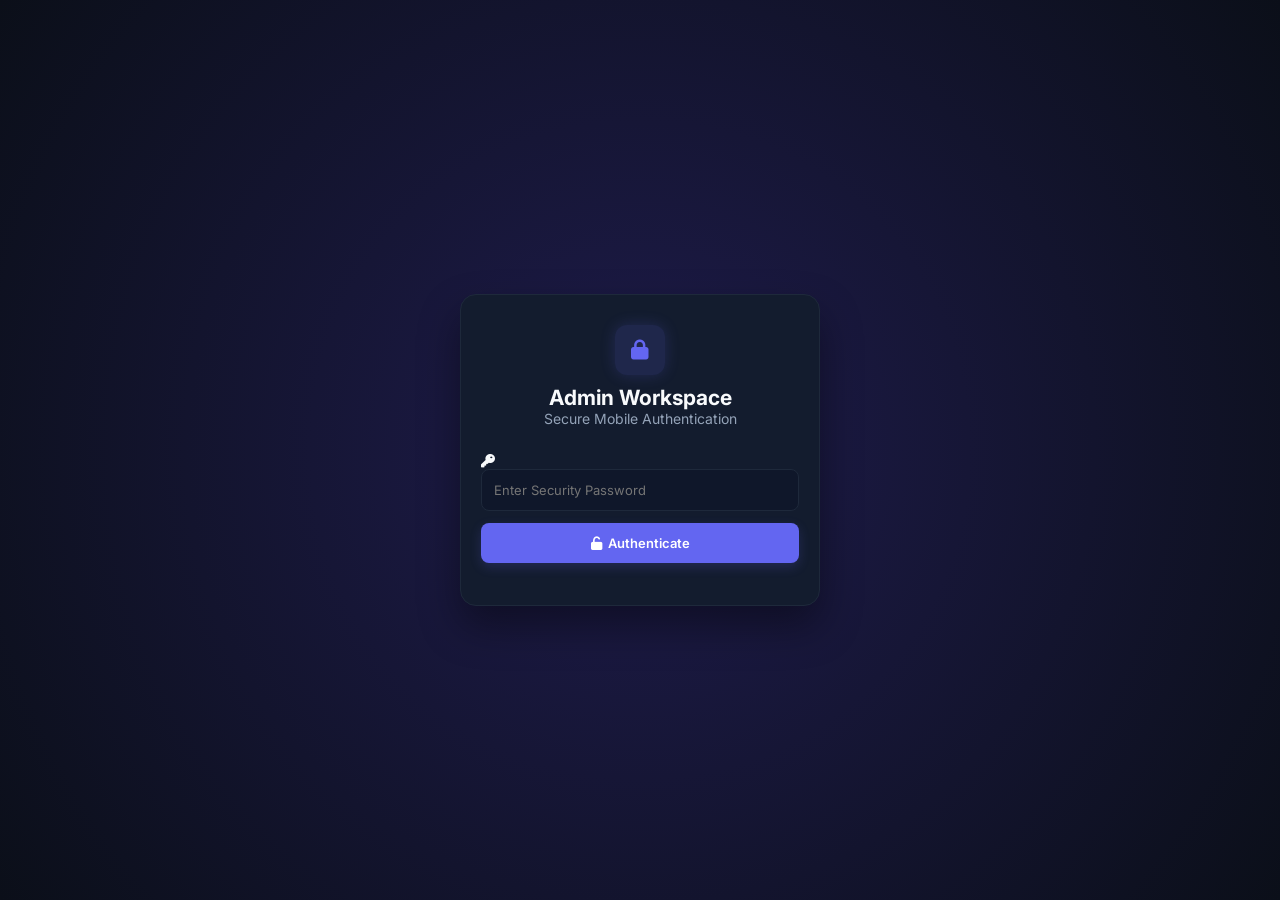
==== admin.html @ 0f20ac65 "Add files via upload" ====
<!DOCTYPE html>
<html lang="en">
<head>
    <meta charset="UTF-8">
    <meta name="viewport" content="width=device-width, initial-scale=1.0, maximum-scale=1.0, user-scalable=no">
    <title>Admin Workspace</title>
    <link href="https://fonts.googleapis.com/css2?family=Inter:wght=300;400;500;600;700&display=swap" rel="stylesheet">
    <link rel="stylesheet" href="https://cdnjs.cloudflare.com/ajax/libs/font-awesome/6.4.0/css/all.min.css">
    <link rel="stylesheet" href="style.css">
</head>
<body>

    <!-- 1. Admin Login -->
    <div class="container" id="login-section">
        <div class="portal-header">
            <div class="logo-icon"><i class="fa-solid fa-lock"></i></div>
            <h2>Admin Workspace</h2>
            <p style="color: var(--text-muted);">Secure Mobile Authentication</p>
        </div>
        <div class="input-group" style="margin-top: 20px;">
            <div class="input-wrapper">
                <i class="fa-solid fa-key input-icon"></i>
                <input type="password" id="adminPassword" placeholder="Enter Security Password">
            </div>
        </div>
        <button class="btn check-in" style="width: 100%; margin-bottom: 12px;" onclick="loginAdmin()">
            <i class="fa-solid fa-unlock"></i> Authenticate
        </button>
        <p id="login-error" class="error-text" style="text-align: center; margin-top: 10px; color: #ef4444;"></p>
    </div>

    <!-- 2. Main App Content Wrapper -->
    <div class="app-wrapper hidden" id="dashboard-section">
        <header class="app-top-bar">
            <div class="top-brand"><i class="fa-solid fa-graduation-cap"></i><h2>Workspace</h2></div>
            <div class="top-actions">
                <a href="index.html" class="top-icon-btn"><i class="fa-solid fa-arrow-left"></i></a>
                <button class="top-icon-btn logout" onclick="logoutAdmin()"><i class="fa-solid fa-power-off"></i></button>
            </div>
        </header>

        <main class="app-main-content">
            <!-- WORKSPACE: ATTENDANCE -->
            <div id="attendance-panel-section" class="workspace-pane">
                <div class="pane-header-title"><h3><i class="fa-solid fa-calendar-check"></i> Attendance Tracking</h3></div>
                <div class="stats-grid" style="grid-template-columns: repeat(2, 1fr);">
                    <div class="stat-card green-card"><div class="stat-info"><h3 id="total-checkins">0</h3><p>Check-Ins Today</p></div></div>
                    <div class="stat-card red-card"><div class="stat-info"><h3 id="total-checkouts">0</h3><p>Check-Outs Today</p></div></div>
                    <div class="stat-card" style="border-left: 4px solid var(--primary);"><div class="stat-info"><h3 id="total-occupied-seats">0</h3><p>Occupied Seats</p></div></div>
                    <div class="stat-card" style="border-left: 4px solid #f59e0b;"><div class="stat-info"><h3 id="total-defaulters" style="color: #f59e0b;">0</h3><p style="white-space: nowrap;">Fees Pending</p></div></div>
                </div>
                <div class="search-bar"><i class="fa-solid fa-magnifying-glass search-icon"></i><input type="text" id="searchHistory" placeholder="Search logs..." onkeyup="filterLogs()"></div>
                <div class="table-card"><div class="table-responsive"><table class="log-table"><thead><tr><th>Student ID & Name</th><th>Time Log</th><th>Status</th><th>Operation</th></tr></thead><tbody id="log-table-body"></tbody></table></div></div>
                <button class="btn check-out long-btn" onclick="clearLogs()"><i class="fa-solid fa-trash-can"></i> Wipeout Logs</button>
            </div>

            <!-- WORKSPACE: ADMISSIONS & FEES -->
            <div id="admission-panel-section" class="workspace-pane hidden">
                <div class="pane-header-title"><h3><i class="fa-solid fa-users-gear"></i> Admissions & Finances</h3></div>
                <div class="mobile-stack-layout">
                    <div class="app-card-form">
                        <h4><i class="fa-solid fa-user-plus"></i> New Enrollment</h4>
                        <div class="input-group"><input type="text" id="adm-name" placeholder="Student Name / Roll No."></div>
                        <div class="input-group"><input type="date" id="adm-date"></div>
                        <div class="input-group"><input type="tel" id="adm-phone" placeholder="Contact Mobile Number"></div>
                        <div class="input-group"><input type="text" id="adm-address" placeholder="Residential Address"></div>
                        <button class="btn check-in" style="width: 100%;" onclick="registerStudent()"><i class="fa-solid fa-save"></i> Save Profile</button>
                    </div>
                    <div class="app-card-list">
                        <div class="list-title-area"><h4><i class="fa-solid fa-database"></i> Registered Scholars</h4></div>
                        <div class="table-responsive"><table class="log-table"><thead><tr><th>Student</th><th>Adm Date</th><th>Contact</th><th>Fees</th><th>Action</th></tr></thead><tbody id="admission-table-body"></tbody></table></div>
                    </div>
                </div>
            </div>

            <!-- WORKSPACE: SEAT ALLOTMENT -->
            <div id="seats-panel-section" class="workspace-pane hidden">
                <div class="pane-header-title"><h3><i class="fa-solid fa-chair"></i> Seat Inventory</h3></div>
                <div class="mobile-stack-layout">
                    <div class="app-card-form">
                        <h4><i class="fa-solid fa-circle-plus"></i> Allocate Cubicle</h4>
                        <div class="input-group"><select id="seat-student-select" class="mobile-select"></select></div>
                        <div class="input-group"><input type="number" id="seat-number-input" placeholder="Enter Seat Number Only"></div>
                        <button class="btn check-in" style="width: 100%;" onclick="allocateSeat()"><i class="fa-solid fa-check"></i> Assign Desk</button>
                    </div>
                    <div class="app-card-list">
                        <h4><i class="fa-solid fa-border-all"></i> Seating Grid Log</h4>
                        <div class="table-responsive"><table class="log-table"><thead><tr><th>💺 ID</th><th>Occupant</th><th>Status</th><th>Operation</th></tr></thead><tbody id="seat-table-body"></tbody></table></div>
                    </div>
                </div>
            </div>
        </main>

        <div class="bottom-nav">
            <button id="tab-btn-attendance" class="nav-item active" onclick="switchTab('attendance')"><i class="fa-solid fa-clock-rotate-left"></i><span>Attendance</span></button>
            <button id="tab-btn-admission" class="nav-item" onclick="switchTab('admission')"><i class="fa-solid fa-user-group"></i><span>Admissions</span></button>
            <button id="tab-btn-seats" class="nav-item" onclick="switchTab('seats')"><i class="fa-solid fa-chair"></i><span>Seats</span></button>
            <button id="tab-btn-security" class="nav-item" onclick="openPasswordModal()"><i class="fa-solid fa-key"></i><span>Password</span></button>
        </div>
    </div>
    <!-- Modals -->
    <div id="historyModal" class="modal hidden">
        <div class="modal-content">
            <div class="modal-header"><h3>Attendance History</h3><span class="close-btn" onclick="closeHistoryModal()">&times;</span></div>
            <div class="modal-body"><h4 id="history-student-name" style="margin-bottom: 10px; color: var(--primary);"></h4><div class="table-responsive"><table class="log-table"><thead><tr><th>Date</th><th>Time</th><th>Activity</th></tr></thead><tbody id="history-table-body"></tbody></table></div></div>
        </div>
    </div>

    <div id="passwordModal" class="modal hidden">
        <div class="modal-content">
            <div class="modal-header"><h3>Reset Credentials</h3><span class="close-btn" onclick="closePasswordModal()">&times;</span></div>
            <div class="modal-body">
                <div class="input-group"><input type="password" id="current-password-input" placeholder="Current Password"></div>
                <div class="input-group"><input type="password" id="new-password-input" placeholder="New Password"></div>
                <div class="input-group"><input type="password" id="confirm-password-input" placeholder="Confirm New Password"></div>
                <button class="btn check-in" style="width: 100%;" onclick="updateAdminPassword()">Update Gateway</button>
            </div>
        </div>
    </div>

    <script>
        const DB_URL = "https://genius-library-bcc4a-default-rtdb.firebaseio.com/";

        async function fetchFromDB(node) {
            try { let response = await fetch(`${DB_URL}${node}.json`); return response.ok ? await response.json() : null; } 
            catch (e) { console.error(e); return null; }
        }
        async function saveToDB(node, data) {
            try { await fetch(`${DB_URL}${node}.json`, { method: 'PUT', headers: { 'Content-Type': 'application/json' }, body: JSON.stringify(data) }); } 
            catch (e) { console.error(e); }
        }

        async function loginAdmin() {
            const passwordInput = document.getElementById("adminPassword").value;
            const errorMsg = document.getElementById("login-error");
            if (passwordInput === "genius123") {
                errorMsg.innerText = "";
                document.getElementById("login-section").classList.add("hidden");
                document.getElementById("dashboard-section").classList.remove("hidden");
                loadDashboardData(); return;
            }
            let pwdNode = await fetchFromDB('adminConfig');
            let correctPassword = (pwdNode && pwdNode.password) ? pwdNode.password : "genius123";
            if (passwordInput === correctPassword) {
                errorMsg.innerText = "";
                document.getElementById("login-section").classList.add("hidden");
                document.getElementById("dashboard-section").classList.remove("hidden");
                loadDashboardData();
            } else { errorMsg.innerHTML = "❌ Invalid Security Credentials!"; }
        }

        function logoutAdmin() {
            document.getElementById("adminPassword").value = "";
            document.getElementById("dashboard-section").classList.add("hidden");
            document.getElementById("login-section").classList.remove("hidden");
        }
        async function loadDashboardData() { await autoCheckMonthlyDue(); await loadAttendanceLogs(); await loadAdmissionRecords(); await updateStudentDropdown(); await loadSeatAllocations(); calculateLiveAnalytics(); }

        function switchTab(tabName) {
            const tabs = ['attendance', 'admission', 'seats'];
            tabs.forEach(t => { document.getElementById(`${t}-panel-section`).classList.add("hidden"); document.getElementById(`tab-btn-${t}`).classList.remove("active"); });
            document.getElementById(`${tabName}-panel-section`).classList.remove("hidden"); document.getElementById(`tab-btn-${tabName}`).classList.add("active");
            if(tabName === 'attendance') loadAttendanceLogs();
            if(tabName === 'admission') { autoCheckMonthlyDue(); loadAdmissionRecords(); }
            if(tabName === 'seats') { updateStudentDropdown(); loadSeatAllocations(); }
            calculateLiveAnalytics();
        }

        async function calculateLiveAnalytics() {
            let seatData = await fetchFromDB("seatAllocations") || [];
            let admissionData = await fetchFromDB("admissionRecords") || [];
            if(!Array.isArray(seatData)) seatData = Object.values(seatData).filter(Boolean);
            if(!Array.isArray(admissionData)) admissionData = Object.values(admissionData).filter(Boolean);
            document.getElementById("total-occupied-seats").innerText = seatData.length;
            document.getElementById("total-defaulters").innerText = admissionData.filter(s => s.payment === "Due").length;
        }
        async function autoCheckMonthlyDue() {
            let data = await fetchFromDB("admissionRecords") || [];
            if(!Array.isArray(data)) data = Object.values(data).filter(Boolean);
            if (data.length === 0) return;
            let updated = false; const today = new Date();
            data.forEach(student => {
                if (student.date && student.payment === "Paid") {
                    const admDate = new Date(student.date);
                    const diffDays = Math.ceil(Math.abs(today - admDate) / (1000 * 60 * 60 * 24));
                    if (diffDays >= 30) { student.payment = "Due"; updated = true; }
                }
            });
            if (updated) { await saveToDB("admissionRecords", data); }
        }

        async function loadAttendanceLogs() {
            const tableBody = document.getElementById("log-table-body"); tableBody.innerHTML = "";
            let attendanceData = await fetchFromDB("attendanceLogs") || [];
            if(!Array.isArray(attendanceData)) attendanceData = Object.values(attendanceData).filter(Boolean);
            const today = new Date().toLocaleDateString('en-IN');
            let ins = 0, outs = 0;
            attendanceData.forEach(r => { if(r.date === today) { r.type === "Check-In" ? ins++ : outs++; } });
            document.getElementById("total-checkins").innerText = ins; document.getElementById("total-checkouts").innerText = outs;
            if (attendanceData.length === 0) { tableBody.innerHTML = `<tr><td colspan="4" style="text-align:center; color:var(--text-muted); padding:30px;">No logs found.</td></tr>`; return; }
            let grouped = {}; [...attendanceData].reverse().forEach(log => { if (!grouped[log.date]) grouped[log.date] = []; grouped[log.date].push(log); });
            Object.keys(grouped).forEach(date => {
                const dateHeader = document.createElement("tr");
                dateHeader.innerHTML = `<td colspan="4" style="background: rgba(79, 70, 229, 0.15); color: var(--primary); font-weight: 700; padding: 10px; text-align: left; border-left: 4px solid var(--primary);"><i class="fa-solid fa-calendar-day"></i> Attendance Date: ${date}</td>`;
                tableBody.appendChild(dateHeader);
                grouped[date].forEach(record => {
                    const row = document.createElement("tr");
                    row.innerHTML = `<td><strong>${record.id.toUpperCase()}</strong><br><small>${record.name}</small></td><td><span class="time-tag">${record.time}</span></td><td><span class="status-badge ${record.type==='Check-In'?'status-in':'status-out'}">${record.type}</span></td><td><button class="btn-history" onclick="showHistory('${record.id}')">History</button></td>`;
                    tableBody.appendChild(row);
                });
            });
        }

        async function showHistory(studentId) {
            const modal = document.getElementById("historyModal"); document.getElementById("history-student-name").innerText = `ID: ${studentId.toUpperCase()}`;
            const tbody = document.getElementById("history-table-body"); tbody.innerHTML = "";
            let data = await fetchFromDB("attendanceLogs") || [];
            if(!Array.isArray(data)) data = Object.values(data).filter(Boolean);
            let studentHistory = data.filter(r => r.id.toLowerCase() === studentId.toLowerCase()).reverse();
            if(studentHistory.length === 0) { tbody.innerHTML = "<tr><td colspan='3' style='text-align:center;'>No historical records.</td></tr>"; } 
            else { studentHistory.forEach(h => { tbody.innerHTML += `<tr><td>${h.date}</td><td><span class="time-tag">${h.time}</span></td><td><span class="status-badge ${h.type==='Check-In'?'status-in':'status-out'}">${h.type}</span></td></tr>`; }); }
            modal.classList.remove("hidden");
        }
        function closeHistoryModal() { document.getElementById("historyModal").classList.add("hidden"); }
        function openPasswordModal() { document.getElementById("passwordModal").classList.remove("hidden"); }
        function closePasswordModal() { document.getElementById("passwordModal").classList.add("hidden"); }

        async function updateAdminPassword() {
            const current = document.getElementById('current-password-input').value;
            const newPwd = document.getElementById('new-password-input').value; const confirmPwd = document.getElementById('confirm-password-input').value;
            let pwdNode = await fetchFromDB('adminConfig'); let correctPassword = (pwdNode && pwdNode.password) ? pwdNode.password : "genius123";
            if(current !== correctPassword || newPwd !== confirmPwd || newPwd.trim() === "") { alert("Validation Error!"); return; }
            await saveToDB('adminConfig', { password: newPwd }); alert("Password updated successfully!"); closePasswordModal(); logoutAdmin();
        }
        async function clearLogs() { if (confirm("Clear all attendance logs?")) { await saveToDB("attendanceLogs", {}); loadAttendanceLogs(); } }
        function filterLogs() {
            const searchInput = document.getElementById("searchHistory").value.toLowerCase();
            const rows = document.getElementById("log-table-body").getElementsByTagName("tr");
            for (let i = 0; i < rows.length; i++) { if(rows[i].cells.length < 4 || rows[i].cells[0].colSpan > 1) continue; rows[i].style.display = rows[i].cells[0].innerText.toLowerCase().includes(searchInput) ? "" : "none"; }
        }

        async function registerStudent() {
            const name = document.getElementById("adm-name").value.trim(), date = document.getElementById("adm-date").value, phone = document.getElementById("adm-phone").value.trim(), address = document.getElementById("adm-address").value.trim();
            if (!name || !date || !phone || !address) { alert("All fields are required!"); return; }
            let admissionData = await fetchFromDB("admissionRecords") || [];
            if(!Array.isArray(admissionData)) admissionData = Object.values(admissionData).filter(Boolean);
            const uniqueId = "GL-" + (1001 + admissionData.length);
            admissionData.push({ id: uniqueId, name, date, phone, address, payment: "Paid" });
            await saveToDB("admissionRecords", admissionData); alert(`🎉 Unique ID Generated: ${uniqueId}`);
            document.getElementById("adm-name").value = ""; loadAdmissionRecords();
        }

        async function loadAdmissionRecords() {
            const tbody = document.getElementById("admission-table-body"); tbody.innerHTML = "";
            let data = await fetchFromDB("admissionRecords") || []; if(!Array.isArray(data)) data = Object.values(data).filter(Boolean);
            data.map((s, idx) => { return { ...s, idx }; }).reverse().forEach(s => {
                const txt = s.payment === 'Paid' ? '<i class="fa-solid fa-xmark"></i> Mark Due' : '<i class="fa-solid fa-check"></i> Mark Paid';
                const style = s.payment === 'Paid' ? 'background:#f97316; color:white; border:none;' : 'background:#22c55e; color:white; border:none;';
                tbody.innerHTML += `<tr>
                    <td><strong>${s.id}</strong><br>${s.name}</td><td>${s.date}</td>
                    <td><i class="fa-solid fa-phone" style="color:var(--primary); font-size:11px;"></i> ${s.phone}<br><i class="fa-solid fa-house" style="color:#6b7280; font-size:11px;"></i> <small>${s.address}</small></td>
                    <td><span class="status-badge ${s.payment==='Paid'?'status-in':'status-out'}">${s.payment}</span></td>
                    <td><button class="btn-history" style="padding:5px 10px; font-size:11px; border-radius:6px; font-weight:600; ${style}" onclick="togglePaymentStatus(${s.idx}, '${s.payment==='Paid'?'Due':'Paid'}')">${txt}</button>
                    <button class="btn-history" style="background:#ef4444; color:white; border:none; padding:5px 10px; font-size:11px; border-radius:6px; margin-top:5px;" onclick="removeAdmission(${s.idx})">Delete</button></td>
                </tr>`;
            });
        }
        async function togglePaymentStatus(index, status) { let data = await fetchFromDB("admissionRecords") || []; if(data[index]) { data[index].payment = status; await saveToDB("admissionRecords", data); loadAdmissionRecords(); calculateLiveAnalytics(); } }
        async function removeAdmission(index) { if(confirm("Delete student admission?")) { let data = await fetchFromDB("admissionRecords") || []; if(data[index]) { data.splice(index, 1); await saveToDB("admissionRecords", data); loadAdmissionRecords(); calculateLiveAnalytics(); } } }

        async function updateStudentDropdown() {
            const select = document.getElementById("seat-student-select"); select.innerHTML = '<option value="">-- Choose Student ID --</option>';
            let data = await fetchFromDB("admissionRecords") || []; if(!Array.isArray(data)) data = Object.values(data).filter(Boolean);
            data.forEach(s => { select.innerHTML += `<option value="${s.id}">${s.id} - ${s.name}</option>`; });
        }
        async function allocateSeat() {
            const studentId = document.getElementById("seat-student-select").value, seat = document.getElementById("seat-number-input").value.trim();
            if(!studentId || !seat) return;
            let seatData = await fetchFromDB("seatAllocations") || [], admData = await fetchFromDB("admissionRecords") || [];
            let obj = Object.values(admData).find(s => s.id === studentId);
            seatData.push({ studentId, studentName: obj.name, seat }); await saveToDB("seatAllocations", seatData);
            document.getElementById("seat-number-input").value = ""; loadSeatAllocations(); calculateLiveAnalytics();
        }
        
        async function loadSeatAllocations() {
            const tbody = document.getElementById("seat-table-body"); tbody.innerHTML = ""; 
            let data = await fetchFromDB("seatAllocations") || []; if(!Array.isArray(data)) data = Object.values(data).filter(Boolean);
            const premiumColors = ["#ec4899", "#3b82f6", "#10b981", "#8b5cf6", "#f59e0b", "#06b6d4", "#f43f5e"];
            data.forEach((item, idx) => {
                const bg = premiumColors[idx % premiumColors.length];
                tbody.innerHTML += `<tr>
                    <td><span style="background:${bg}; color:white; padding:5px 14px; font-weight:700; border-radius:50px; font-size:13px; display:inline-block; min-width:55px; text-align:center;"><i class="fa-solid fa-chair" style="margin-right:3px;"></i> ${item.seat}</span></td>
                    <td><strong>${item.studentId}</strong><br>${item.studentName}</td><td><span class="status-badge status-in">Allocated</span></td>
                    <td><button class="btn-history" style="color:var(--danger);" onclick="vacateSeat(${idx})">Vacate</button></td>
                </tr>`;
            });
        }
        async function vacateSeat(index) { if(confirm("Vacate this seat?")) { let data = await fetchFromDB("seatAllocations") || []; data.splice(index, 1); await saveToDB("seatAllocations", data); loadSeatAllocations(); calculateLiveAnalytics(); } }
    </script>
</body>
</html>
---- style.css ----
:root {
    --bg-system: #0b0f19;      /* गहरा प्रीमियम बैकग्राउंड (Obsidian) */
    --surface: #131c2e;        /* कार्ड्स और टेबल्स का बैकग्राउंड */
    --primary: #6366f1;        /* इंडिगो नियॉन ग्लो */
    --primary-light: rgba(99, 102, 241, 0.15);
    --success: #10b981;        /* वाइब्रेंट ग्रीन */
    --danger: #ef4444;         /* वाइब्रेंट रेड */
    --text-main: #f8fafc;      /* चमकदार सफ़ेद टेक्स्ट */
    --text-muted: #94a3b8;     /* सॉफ्ट ग्रे टेक्स्ट */
    --border-color: #1e293b;   /* प्रीमियम बॉर्डर लाइन */
}

* {
    margin: 0;
    padding: 0;
    box-sizing: border-box;
    font-family: 'Inter', sans-serif;
    -webkit-tap-highlight-color: transparent;
}

body {
    background-color: var(--bg-system);
    color: var(--text-main);
    min-height: 100vh;
    font-size: 14px;
}

/* लॉगिन स्क्रीन सेंट्रलाइजेशन */
body:has(#login-section:not(.hidden)) {
    display: flex;
    justify-content: center;
    align-items: center;
    padding: 20px;
    background: radial-gradient(circle at center, #1e1b4b 0%, #0b0f19 100%);
}

.container {
    background: var(--surface);
    padding: 30px 20px;
    border-radius: 16px;
    box-shadow: 0 20px 40px rgba(0, 0, 0, 0.4);
    width: 100%;
    max-width: 360px;
    border: 1px solid var(--border-color);
}

.portal-header { text-align: center; margin-bottom: 25px; }
.logo-icon { width: 50px; height: 50px; background: var(--primary-light); color: var(--primary); border-radius: 12px; display: flex; justify-content: center; align-items: center; font-size: 20px; margin: 0 auto 10px; box-shadow: 0 0 15px rgba(99, 102, 241, 0.2); }

/* === TOP BAR === */
.app-top-bar {
    position: fixed;
    top: 0; left: 0; width: 100%; height: 60px;
    background: var(--surface);
    border-bottom: 1px solid var(--border-color);
    display: flex; justify-content: space-between; align-items: center;
    padding: 0 20px; z-index: 100;
}
.top-brand { display: flex; align-items: center; gap: 8px; color: var(--primary); }
.top-brand i { font-size: 20px; filter: drop-shadow(0 0 8px var(--primary)); }
.top-brand h2 { font-size: 16px; font-weight: 700; color: var(--text-main); }
.top-actions { display: flex; gap: 12px; }
.top-icon-btn { width: 36px; height: 36px; border-radius: 50%; border: 1px solid var(--border-color); background: #1e293b; color: var(--text-muted); display: flex; justify-content: center; align-items: center; text-decoration: none; cursor: pointer; transition: 0.2s; }
.top-icon-btn:hover { color: var(--text-main); border-color: var(--primary); }
.top-icon-btn.logout { color: var(--danger); background: rgba(239, 68, 68, 0.1); border-color: rgba(239, 68, 68, 0.2); }
.top-icon-btn.logout:hover { background: rgba(239, 68, 68, 0.2); }

/* === APP BODY CONTAINER === */
.app-wrapper { width: 100%; min-height: 100vh; display: flex; flex-direction: column; }
.app-main-content { margin-top: 60px; margin-bottom: 75px; padding: 15px; flex-grow: 1; width: 100%; }
.workspace-pane { animation: fadeIn 0.2s ease; }
.pane-header-title { margin-bottom: 15px; border-left: 3px solid var(--primary); padding-left: 10px; }
.pane-header-title h3 { font-size: 16px; font-weight: 700; color: var(--text-main); }

/* === PREMIUM BOTTOM NAVIGATION DOCK === */
.bottom-nav {
    position: fixed; bottom: 0; left: 0; width: 100%; height: 65px;
    background: #0f172a;
    border-top: 1px solid var(--border-color);
    display: flex; justify-content: space-around; align-items: center;
    z-index: 100;
}
.nav-item {
    background: none; border: none;
    display: flex; flex-direction: column; align-items: center; justify-content: center;
    gap: 4px; color: #64748b; cursor: pointer; width: 20%; height: 100%; transition: 0.2s;
}
.nav-item i { font-size: 18px; }
.nav-item span { font-size: 10px; font-weight: 600; }
.nav-item.active { color: var(--primary); text-shadow: 0 0 10px rgba(99, 102, 241, 0.4); }

/* === SMART CARDS & GRIDS === */
.stats-grid { display: grid; grid-template-columns: 1fr 1fr; gap: 12px; margin-bottom: 15px; }
.stat-card { padding: 15px; border-radius: 12px; border: 1px solid transparent; background: var(--surface); border: 1px solid var(--border-color); }
.green-card { border-left: 4px solid var(--success); }
.green-card h3 { color: var(--success); }
.red-card { border-left: 4px solid var(--danger); }
.red-card h3 { color: var(--danger); }
.stat-info h3 { font-size: 24px; font-weight: 700; }
.stat-info p { font-size: 11px; font-weight: 500; color: var(--text-muted); }

.search-bar { position: relative; margin-bottom: 15px; }
.search-icon { position: absolute; left: 12px; top: 50%; transform: translateY(-50%); color: var(--text-muted); }
.search-bar input { width: 100%; padding: 12px 12px 12px 35px; border: 1px solid var(--border-color); border-radius: 8px; outline: none; font-size: 13px; background: var(--surface); color: var(--text-main); }
.search-bar input:focus { border-color: var(--primary); }

.mobile-stack-layout { display: flex; flex-direction: column; gap: 15px; }
.app-card-form, .app-card-list, .table-card { background: var(--surface); padding: 15px; border-radius: 12px; border: 1px solid var(--border-color); }
.app-card-form h4, .app-card-list h4 { font-size: 13px; font-weight: 700; margin-bottom: 15px; color: var(--text-main); text-transform: uppercase; letter-spacing: 0.3px; }

.list-title-area { display: flex; justify-content: space-between; align-items: center; margin-bottom: 10px; }
.list-title-area h4 { margin-bottom: 0; }

/* === INPUTS & FORMS === */
.input-group { margin-bottom: 12px; }
.input-group label { display: block; font-size: 10px; font-weight: 600; color: var(--text-muted); margin-bottom: 4px; text-transform: uppercase; }
.input-group input, .mobile-select { width: 100%; padding: 12px; border: 1px solid var(--border-color); border-radius: 8px; font-size: 13px; outline: none; background: #0f172a; color: var(--text-main); }
.input-group input:focus, .mobile-select:focus { border-color: var(--primary); background: #131c2e; }

.btn { padding: 12px; border: none; border-radius: 8px; font-size: 13px; font-weight: 600; color: white; cursor: pointer; display: flex; justify-content: center; align-items: center; gap: 6px; transition: 0.2s; }
.btn:active { transform: scale(0.97); }
.check-in { background-color: var(--primary); box-shadow: 0 4px 12px rgba(99, 102, 241, 0.2); }
.check-out { background: rgba(239, 68, 68, 0.2); color: #f87171; border: 1px solid rgba(239, 68, 68, 0.3); }
.check-out:hover { background: var(--danger); color: white; }
.btn-secondary { background-color: var(--success); }
.long-btn { width: 100%; margin-top: 15px; }
.compact-btn { padding: 6px 12px; font-size: 11px; }

/* === TABLES RESPONSIVE TOUCH === */
.table-responsive { overflow-x: auto; width: 100%; -webkit-overflow-scrolling: touch; }
.log-table { width: 100%; border-collapse: collapse; font-size: 12px; text-align: left; white-space: nowrap; }
.log-table th { background: #0f172a; padding: 12px; font-weight: 600; color: var(--text-muted); border-bottom: 1px solid var(--border-color); }
.log-table td { padding: 12px; border-bottom: 1px solid var(--border-color); vertical-align: middle; color: var(--text-main); }

.student-avatar { width: 22px; height: 22px; background: var(--primary-light); color: var(--primary); border-radius: 50%; display: inline-flex; justify-content: center; align-items: center; font-size: 10px; font-weight: 700; margin-right: 4px; }
.time-tag { background: #1e293b; padding: 3px 6px; border-radius: 4px; font-size: 11px; font-weight: 500; border: 1px solid var(--border-color); color: #cbd5e1; }
.status-badge { padding: 3px 8px; border-radius: 4px; font-size: 10px; font-weight: 700; display: inline-flex; align-items: center; gap: 3px; }
.status-in { background: rgba(16, 185, 129, 0.15); color: #34d399; border: 1px solid rgba(16, 185, 129, 0.2); }
.status-out { background: rgba(239, 68, 68, 0.15); color: #f87171; border: 1px solid rgba(239, 68, 68, 0.2); }
.btn-history { background: #1e293b; color: var(--primary); border: 1px solid var(--border-color); padding: 4px 8px; border-radius: 4px; font-size: 11px; cursor: pointer; font-weight: 500; transition: 0.2s; }
.btn-history:hover { background: var(--primary); color: white; }

.hidden { display: none !important; }

/* === MODALS POPUPS === */
.modal { position: fixed; top: 0; left: 0; width: 100%; height: 100%; background: rgba(0, 0, 0, 0.6); backdrop-filter: blur(4px); display: flex; justify-content: center; align-items: center; z-index: 1000; padding: 15px; }
.modal-content { background: var(--surface); padding: 20px; border-radius: 14px; width: 100%; max-width: 400px; border: 1px solid var(--border-color); box-shadow: 0 25px 50px -12px rgba(0, 0, 0, 0.5); }
.modal-header { display: flex; justify-content: space-between; align-items: center; border-bottom: 1px solid var(--border-color); padding-bottom: 10px; margin-bottom: 12px; }
.close-btn { font-size: 24px; font-weight: bold; color: var(--text-muted); cursor: pointer; }
.close-btn:hover { color: var(--danger); }

@keyframes fadeIn { from { opacity: 0; transform: translateY(3px); } to { opacity: 1; transform: translateY(0); } }

/* ==========================================================================
   === TABLET & DESKTOP SCREEN ADAPTATION ===
   ========================================================================== */
@media (min-width: 768px) {
    .app-main-content { max-width: 900px; margin-left: auto; margin-right: auto; padding: 30px; }
    .mobile-stack-layout { grid-template-columns: 320px 1fr; display: grid; gap: 20px; }
    .bottom-nav { width: 450px; left: 50%; transform: translateX(-50%); bottom: 20px; border-radius: 30px; border: 1px solid var(--border-color); box-shadow: 0 15px 35px rgba(0,0,0,0.3); background: #0f172a; }
    .stats-grid { grid-template-columns: 1fr 1fr; }
}
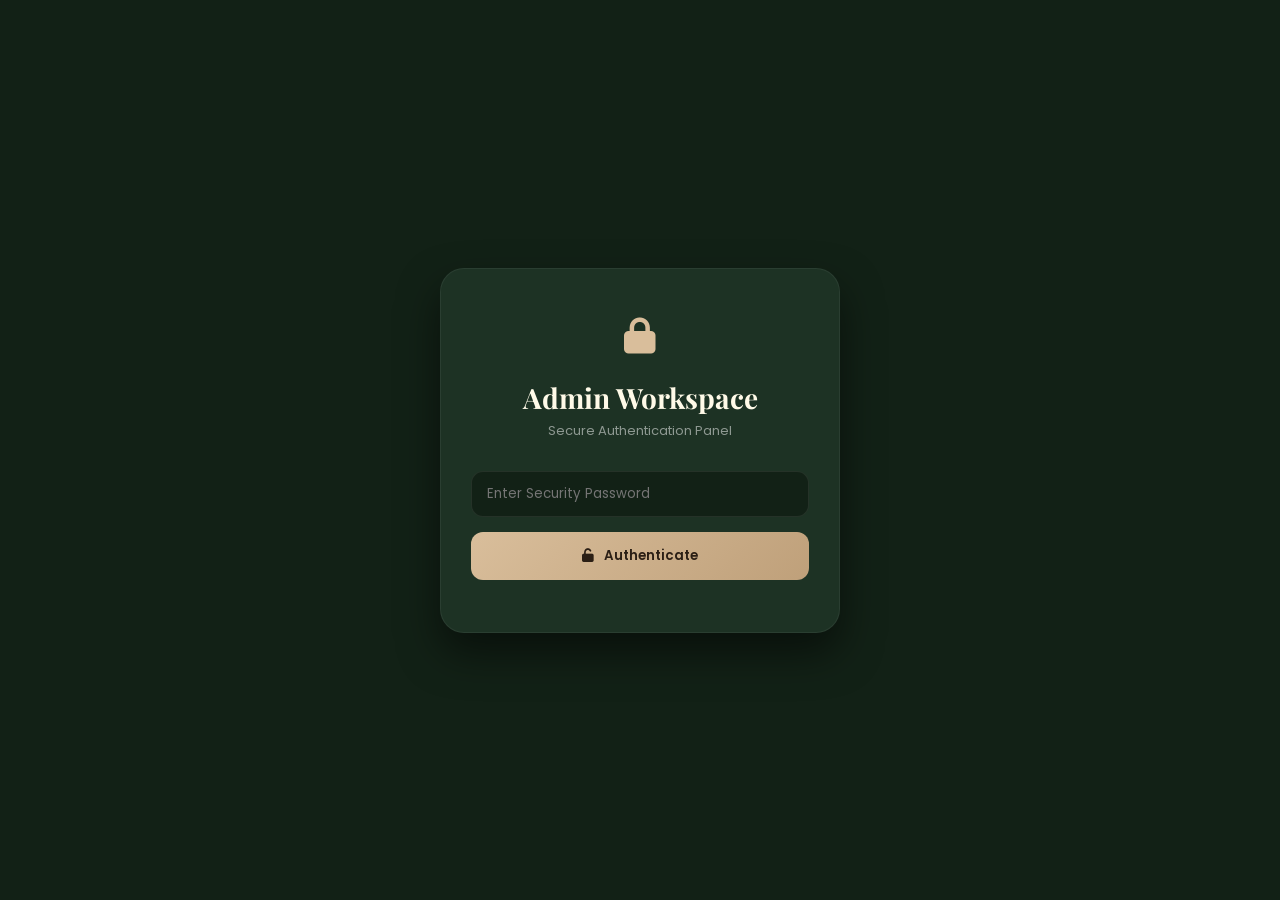
==== commit 6a28f05d: "Add files via upload" ====
--- a/admin.html
+++ b/admin.html
@@ -3,90 +3,170 @@
 <head>
     <meta charset="UTF-8">
     <meta name="viewport" content="width=device-width, initial-scale=1.0, maximum-scale=1.0, user-scalable=no">
-    <title>Admin Workspace</title>
-    <link href="https://fonts.googleapis.com/css2?family=Inter:wght=300;400;500;600;700&display=swap" rel="stylesheet">
-    <link rel="stylesheet" href="https://cdnjs.cloudflare.com/ajax/libs/font-awesome/6.4.0/css/all.min.css">
-    <link rel="stylesheet" href="style.css">
+    <title>Admin Workspace | Genius Library</title>
+    <link href="https://fonts.googleapis.com/css2?family=Playfair+Display:wght@600;700&family=Poppins:wght@300;400;500;600;700&display=swap" rel="stylesheet">
+    <link rel="stylesheet" href="https://cdnjs.cloudflare.com/ajax/libs/font-awesome/6.4.2/css/all.min.css">
+    <style>
+        ::-webkit-scrollbar { width: 6px; }
+        ::-webkit-scrollbar-track { background: #122116; }
+        ::-webkit-scrollbar-thumb { background: #8c674b; border-radius: 10px; }
+        :root {
+            --dark-forest: #122116; --mid-green: #1d3224; --banner-dark: #192a1f;
+            --sage-green: #8ba882; --deep-brown: #36221c; --terracotta: #8c674b;
+            --cream-beige: #e5dec9; --text-glow: #fffae8; --gold-accent: #d9be9b;
+            --danger-red: #ef4444; --neon-green: #2ecc71;
+        }
+        * { margin: 0; padding: 0; box-sizing: border-box; font-family: 'Poppins', sans-serif; transition: all 0.25s ease; }
+        body { background-color: var(--dark-forest); color: #ffffff; min-height: 100vh; overflow-x: hidden; }
+        .hidden { display: none !important; }
+        .auth-container { display: flex; justify-content: center; align-items: center; min-height: 100vh; width: 100%; padding: 20px; }
+        .container { background: var(--mid-green); padding: 40px 30px; border-radius: 24px; width: 100%; max-width: 400px; box-shadow: 0 20px 40px rgba(0,0,0,0.5); border: 1px solid rgba(255,255,255,0.06); text-align: center; }
+        .portal-header h2 { font-family: 'Playfair Display', serif; font-size: 28px; color: var(--text-glow); margin: 15px 0 5px; }
+        .logo-icon { font-size: 36px; color: var(--gold-accent); }
+        .app-wrapper { width: 100%; min-height: 100vh; background-color: var(--dark-forest); display: flex; flex-direction: column; }
+        .app-top-bar { background-color: var(--banner-dark); padding: 20px 6%; display: flex; justify-content: space-between; align-items: center; border-bottom: 1px solid rgba(255,255,255,0.05); }
+        .top-brand h2 { font-family: 'Playfair Display', serif; font-size: 22px; color: var(--text-glow); }
+        .top-actions { display: flex; align-items: center; gap: 20px; }
+        .noti-container { position: relative; }
+        .noti-bell-box { cursor: pointer; font-size: 18px; color: var(--gold-accent); position: relative; padding: 5px; }
+        .noti-badge { position: absolute; top: -5px; right: -5px; background: var(--danger-red); color: white; font-size: 10px; font-weight: 700; width: 16px; height: 16px; border-radius: 50%; display: flex; align-items: center; justify-content: center; }
+        .noti-dropdown { position: absolute; top: 50px; right: -20px; width: 280px; background: var(--mid-green); border: 1px solid rgba(255,255,255,0.08); border-radius: 12px; box-shadow: 0 10px 25px rgba(0,0,0,0.5); z-index: 100; overflow-y: auto; max-height: 320px; display: none; }
+        .noti-dropdown.show { display: block; }
+        .noti-drop-header { background: var(--banner-dark); padding: 12px; font-size: 12px; font-weight: 600; color: var(--gold-accent); }
+        .noti-item { padding: 12px; border-bottom: 1px solid rgba(255,255,255,0.03); font-size: 12px; text-align: left; }
+        .noti-btn-row { display: flex; gap: 8px; margin-top: 8px; }
+        .top-icon-btn { background: rgba(255,255,255,0.04); border: 1px solid rgba(255,255,255,0.08); color: var(--text-glow); width: 40px; height: 40px; border-radius: 50%; display: flex; align-items: center; justify-content: center; text-decoration: none; cursor: pointer; }
+        .top-icon-btn:hover { background: var(--gold-accent); color: var(--dark-forest); }
+        .app-main-content { flex: 1; padding: 40px 6%; max-width: 1200px; width: 100%; margin: 0 auto; padding-bottom: 100px; }
+        .pane-header-title h3 { font-size: 20px; font-weight: 600; margin-bottom: 25px; color: var(--text-glow); border-left: 4px solid var(--gold-accent); padding-left: 12px; }
+        .stats-grid { display: grid; grid-template-columns: repeat(4, 1fr); gap: 20px; margin-bottom: 30px; }
+        .stat-card { background: var(--mid-green); padding: 22px; border-radius: 16px; border: 1px solid rgba(255,255,255,0.04); }
+        .stat-card h3 { font-family: 'Playfair Display', serif; font-size: 32px; color: var(--text-glow); }
+        .stat-card p { font-size: 12px; color: rgba(255,255,255,0.6); text-transform: uppercase; }
+        .stat-card.green-card { border-left: 4px solid var(--sage-green); }
+        .stat-card.red-card { border-left: 4px solid var(--terracotta); }
+        .search-bar { position: relative; margin-bottom: 20px; display: flex; align-items: center; }
+        .search-icon { position: absolute; left: 15px; color: rgba(255,255,255,0.4); }
+        .search-bar input { background: var(--banner-dark); padding-left: 45px; }
+        .mobile-stack-layout { display: grid; grid-template-columns: 1fr 2fr; gap: 30px; }
+        .app-card-form { background: var(--mid-green); padding: 25px; border-radius: 20px; border: 1px solid rgba(255,255,255,0.05); }
+        .table-card { background: var(--mid-green); border-radius: 20px; overflow: hidden; border: 1px solid rgba(255,255,255,0.05); margin-bottom: 25px; }
+        .table-responsive { width: 100%; overflow-x: auto; }
+        table { width: 100%; border-collapse: collapse; text-align: left; font-size: 13px; }
+        th { background-color: var(--banner-dark); color: var(--gold-accent); padding: 15px; font-size: 11px; text-transform: uppercase; }
+        td { padding: 15px; border-bottom: 1px solid rgba(255,255,255,0.04); color: rgba(255,255,255,0.85); vertical-align: middle; }
+        .input-group { margin-bottom: 15px; }
+        .input-group label { display: block; font-size: 11px; color: var(--gold-accent); margin-bottom: 5px; text-transform: uppercase; }
+        input, select { width: 100%; padding: 12px 15px; background: var(--dark-forest); border: 1px solid rgba(255,255,255,0.08); border-radius: 12px; color: #ffffff; outline: none; }
+        input:focus, select:focus { border-color: var(--gold-accent); }
+        .btn { background: linear-gradient(135deg, #d9be9b, #bfa07a); color: #2b1f15; border: none; padding: 14px; font-weight: 600; border-radius: 12px; cursor: pointer; display: flex; align-items: center; justify-content: center; gap: 10px; width: 100%; }
+        .btn.check-out { background: transparent; border: 1px solid var(--danger-red); color: var(--danger-red); margin-top: 15px; }
+        .btn-history { background: rgba(255,255,255,0.04); border: 1px solid rgba(255,255,255,0.1); color: var(--text-glow); padding: 6px 12px; border-radius: 8px; cursor: pointer; font-size: 12px; }
+        .approve-btn { background: var(--neon-green); color: var(--dark-forest); border: none; padding: 4px 10px; border-radius: 6px; font-weight: 600; cursor: pointer; }
+        .reject-btn { background: rgba(239, 68, 68, 0.2); color: var(--danger-red); border: 1px solid rgba(239, 68, 68, 0.3); padding: 4px 10px; border-radius: 6px; cursor: pointer; }
+        .bottom-nav { position: fixed; bottom: 0; left: 0; width: 100%; background: var(--banner-dark); display: flex; justify-content: space-around; padding: 12px 0; border-top: 1px solid rgba(255,255,255,0.06); z-index: 99; }
+        .nav-item { background: none; border: none; color: rgba(255,255,255,0.4); display: flex; flex-direction: column; align-items: center; gap: 4px; cursor: pointer; font-size: 11px; width: 20%; }
+        .nav-item.active { color: var(--gold-accent); }
+        .modal { position: fixed; top: 0; left: 0; width: 100%; height: 100%; background: rgba(18,33,22,0.8); backdrop-filter: blur(8px); display: flex; align-items: center; justify-content: center; z-index: 1000; padding: 20px; }
+        .modal-content { background: var(--mid-green); width: 90%; max-width: 550px; border-radius: 24px; padding: 25px; box-shadow: 0 20px 40px rgba(0,0,0,0.5); border: 1px solid rgba(255,255,255,0.08); }
+        .modal-header { display: flex; justify-content: space-between; align-items: center; margin-bottom: 20px; }
+        .close-btn { font-size: 24px; color: rgba(255,255,255,0.4); cursor: pointer; }
+
+        /* ⏱️ ELEGANT FLAT ROW TIMING BOXES */
+        .time-container-row { display: flex; align-items: center; gap: 8px; background: rgba(0, 0, 0, 0.2); padding: 6px 14px; border-radius: 12px; border: 1px solid rgba(217, 190, 155, 0.08); font-size: 12px; width: max-content; font-weight: 500; }
+        .time-pill { padding: 2px 8px; border-radius: 6px; font-size: 11px; font-weight: 600; text-transform: uppercase; }
+        .pill-in { background: rgba(46, 204, 113, 0.15); color: #2ecc71; border: 1px solid rgba(46, 204, 113, 0.2); }
+        .pill-out { background: rgba(239, 68, 68, 0.15); color: #ef4444; border: 1px solid rgba(239, 68, 68, 0.2); }
+        
+        /* 💺 PREMIUM LEATHER-GOLD EMBOSSED CARDS FOR SEATS & ADMISSIONS */
+        .premium-seat-badge { background: linear-gradient(135deg, rgba(140, 103, 75, 0.25) 0%, rgba(54, 34, 28, 0.4) 100%); color: var(--gold-accent); padding: 8px 16px; border-radius: 12px; font-weight: 700; font-size: 13px; letter-spacing: 0.5px; border: 1px solid var(--terracotta); box-shadow: inset 0 0 8px rgba(217, 190, 155, 0.1), 0 4px 10px rgba(0,0,0,0.3); display: inline-flex; align-items: center; gap: 8px; min-width: 110px; }
+        .premium-seat-badge i { font-size: 12px; color: var(--text-glow); }
+        
+        .premium-student-box { background: linear-gradient(135deg, rgba(29, 50, 36, 0.6) 0%, rgba(18, 33, 22, 0.8) 100%); border: 1px solid rgba(217, 190, 155, 0.2); padding: 10px 16px; border-radius: 14px; box-shadow: 0 4px 12px rgba(0,0,0,0.2); display: inline-block; min-width: 160px; }
+
+        @media (max-width: 992px) { .stats-grid { grid-template-columns: repeat(2, 1fr) !important; } .mobile-stack-layout { grid-template-columns: 1fr; gap: 25px; } }
+    </style>
 </head>
 <body>
-
-    <!-- 1. Admin Login -->
-    <div class="container" id="login-section">
-        <div class="portal-header">
-            <div class="logo-icon"><i class="fa-solid fa-lock"></i></div>
-            <h2>Admin Workspace</h2>
-            <p style="color: var(--text-muted);">Secure Mobile Authentication</p>
-        </div>
-        <div class="input-group" style="margin-top: 20px;">
-            <div class="input-wrapper">
-                <i class="fa-solid fa-key input-icon"></i>
+    <!-- SECURITY LOCK GATE VIEW -->
+    <div class="auth-container" id="login-section">
+        <div class="container">
+            <div class="portal-header">
+                <div class="logo-icon"><i class="fa-solid fa-lock"></i></div>
+                <h2>Admin Workspace</h2>
+                <p style="color: rgba(255,255,255,0.5); font-size: 13px; margin-top:5px;">Secure Authentication Panel</p>
+            </div>
+            <div class="input-group" style="margin-top: 30px;">
                 <input type="password" id="adminPassword" placeholder="Enter Security Password">
             </div>
-        </div>
-        <button class="btn check-in" style="width: 100%; margin-bottom: 12px;" onclick="loginAdmin()">
-            <i class="fa-solid fa-unlock"></i> Authenticate
-        </button>
-        <p id="login-error" class="error-text" style="text-align: center; margin-top: 10px; color: #ef4444;"></p>
-    </div>
-
-    <!-- 2. Main App Content Wrapper -->
+            <button class="btn" onclick="loginAdmin()"><i class="fa-solid fa-unlock"></i> Authenticate</button>
+            <p id="login-error" style="text-align: center; margin-top: 12px; font-size: 13px;"></p>
+        </div>
+    </div>
+
+    <!-- MAIN CONTROL HUB PANEL -->
     <div class="app-wrapper hidden" id="dashboard-section">
         <header class="app-top-bar">
-            <div class="top-brand"><i class="fa-solid fa-graduation-cap"></i><h2>Workspace</h2></div>
+            <div class="top-brand"><h2>Workspace</h2></div>
             <div class="top-actions">
+                <div class="noti-container">
+                    <div class="noti-bell-box" onclick="toggleNotificationDropdown()">
+                        <i class="fa-solid fa-bell"></i>
+                        <div class="noti-badge" id="bell-counter" style="display: none;">0</div>
+                    </div>
+                    <div class="noti-dropdown" id="notiDropdownMenu">
+                        <div class="noti-drop-header"><i class="fa-solid fa-envelope-open-text"></i> Pending Requests</div>
+                        <div id="dropdown-noti-list"></div>
+                        <div id="pending-empty" style="text-align:center; padding:20px; color:rgba(255,255,255,0.3); font-style:italic; font-size:12px;">No new requests.</div>
+                    </div>
+                </div>
                 <a href="index.html" class="top-icon-btn"><i class="fa-solid fa-arrow-left"></i></a>
-                <button class="top-icon-btn logout" onclick="logoutAdmin()"><i class="fa-solid fa-power-off"></i></button>
+                <button class="top-icon-btn" onclick="logoutAdmin()"><i class="fa-solid fa-power-off"></i></button>
             </div>
         </header>
 
         <main class="app-main-content">
-            <!-- WORKSPACE: ATTENDANCE -->
+            <!-- TAB 1: OPERATIONAL LOGS MODULE -->
             <div id="attendance-panel-section" class="workspace-pane">
-                <div class="pane-header-title"><h3><i class="fa-solid fa-calendar-check"></i> Attendance Tracking</h3></div>
-                <div class="stats-grid" style="grid-template-columns: repeat(2, 1fr);">
-                    <div class="stat-card green-card"><div class="stat-info"><h3 id="total-checkins">0</h3><p>Check-Ins Today</p></div></div>
-                    <div class="stat-card red-card"><div class="stat-info"><h3 id="total-checkouts">0</h3><p>Check-Outs Today</p></div></div>
-                    <div class="stat-card" style="border-left: 4px solid var(--primary);"><div class="stat-info"><h3 id="total-occupied-seats">0</h3><p>Occupied Seats</p></div></div>
-                    <div class="stat-card" style="border-left: 4px solid #f59e0b;"><div class="stat-info"><h3 id="total-defaulters" style="color: #f59e0b;">0</h3><p style="white-space: nowrap;">Fees Pending</p></div></div>
+                <div class="pane-header-title"><h3><i class="fa-solid fa-calendar-check"></i> Live Attendance Tracking</h3></div>
+                <div class="stats-grid">
+                    <div class="stat-card green-card"><h3><span id="total-checkins">0</span></h3><p>Check-Ins Today</p></div>
+                    <div class="stat-card red-card"><h3><span id="total-checkouts">0</span></h3><p>Check-Outs Today</p></div>
+                    <div class="stat-card" style="border-left: 4px solid var(--gold-accent);"><h3><span id="total-occupied-seats">0</span></h3><p>Occupied Seats</p></div>
+                    <div class="stat-card" style="border-left: 4px solid #f59e0b;"><h3><span id="total-defaulters" style="color:#f59e0b;">0</span></h3><p>Fees Pending</p></div>
                 </div>
                 <div class="search-bar"><i class="fa-solid fa-magnifying-glass search-icon"></i><input type="text" id="searchHistory" placeholder="Search logs..." onkeyup="filterLogs()"></div>
-                <div class="table-card"><div class="table-responsive"><table class="log-table"><thead><tr><th>Student ID & Name</th><th>Time Log</th><th>Status</th><th>Operation</th></tr></thead><tbody id="log-table-body"></tbody></table></div></div>
-                <button class="btn check-out long-btn" onclick="clearLogs()"><i class="fa-solid fa-trash-can"></i> Wipeout Logs</button>
-            </div>
-
-            <!-- WORKSPACE: ADMISSIONS & FEES -->
+                <div class="table-card"><div class="table-responsive"><table><thead><tr><th>Student ID & Name</th><th>Latest Activity Today</th><th>Operation</th></tr></thead><tbody id="log-table-body"></tbody></table></div></div>
+                <button class="btn check-out" onclick="clearLogs()"><i class="fa-solid fa-trash-can"></i> Wipeout Logs</button>
+            </div>
+
+            <!-- TAB 2: SCHOLARS LEDGER MANAGEMENT -->
             <div id="admission-panel-section" class="workspace-pane hidden">
-                <div class="pane-header-title"><h3><i class="fa-solid fa-users-gear"></i> Admissions & Finances</h3></div>
+                <div class="pane-header-title"><h3><i class="fa-solid fa-users-gear"></i> Admissions & Finances center</h3></div>
                 <div class="mobile-stack-layout">
                     <div class="app-card-form">
-                        <h4><i class="fa-solid fa-user-plus"></i> New Enrollment</h4>
+                        <h4 style="margin-bottom:15px;"><i class="fa-solid fa-user-plus"></i> New Enrollment</h4>
                         <div class="input-group"><input type="text" id="adm-name" placeholder="Student Name / Roll No."></div>
                         <div class="input-group"><input type="date" id="adm-date"></div>
                         <div class="input-group"><input type="tel" id="adm-phone" placeholder="Contact Mobile Number"></div>
                         <div class="input-group"><input type="text" id="adm-address" placeholder="Residential Address"></div>
-                        <button class="btn check-in" style="width: 100%;" onclick="registerStudent()"><i class="fa-solid fa-save"></i> Save Profile</button>
-                    </div>
-                    <div class="app-card-list">
-                        <div class="list-title-area"><h4><i class="fa-solid fa-database"></i> Registered Scholars</h4></div>
-                        <div class="table-responsive"><table class="log-table"><thead><tr><th>Student</th><th>Adm Date</th><th>Contact</th><th>Fees</th><th>Action</th></tr></thead><tbody id="admission-table-body"></tbody></table></div>
-                    </div>
-                </div>
-            </div>
-
-            <!-- WORKSPACE: SEAT ALLOTMENT -->
+                        <button class="btn" onclick="registerStudent()"><i class="fa-solid fa-save"></i> Save Profile</button>
+                    </div>
+                    <div class="table-card"><div class="table-responsive"><table><thead><tr><th>Scholar Token Box</th><th>Adm Date</th><th>Contact & Address</th><th>Fees</th><th>Action</th></tr></thead><tbody id="admission-table-body"></tbody></table></div></div>
+                </div>
+            </div>
+
+            <!-- TAB 3: SEAT CONTROLLER INVENTORY -->
             <div id="seats-panel-section" class="workspace-pane hidden">
-                <div class="pane-header-title"><h3><i class="fa-solid fa-chair"></i> Seat Inventory</h3></div>
+                <div class="pane-header-title"><h3><i class="fa-solid fa-chair"></i> Seat Inventory Allocator</h3></div>
                 <div class="mobile-stack-layout">
                     <div class="app-card-form">
-                        <h4><i class="fa-solid fa-circle-plus"></i> Allocate Cubicle</h4>
-                        <div class="input-group"><select id="seat-student-select" class="mobile-select"></select></div>
+                        <h4 style="margin-bottom:15px;"><i class="fa-solid fa-circle-plus"></i> Allocate Desk Cabin</h4>
+                        <div class="input-group"><select id="seat-student-select"></select></div>
                         <div class="input-group"><input type="number" id="seat-number-input" placeholder="Enter Seat Number Only"></div>
-                        <button class="btn check-in" style="width: 100%;" onclick="allocateSeat()"><i class="fa-solid fa-check"></i> Assign Desk</button>
-                    </div>
-                    <div class="app-card-list">
-                        <h4><i class="fa-solid fa-border-all"></i> Seating Grid Log</h4>
-                        <div class="table-responsive"><table class="log-table"><thead><tr><th>💺 ID</th><th>Occupant</th><th>Status</th><th>Operation</th></tr></thead><tbody id="seat-table-body"></tbody></table></div>
-                    </div>
+                        <button class="btn" onclick="allocateSeat()"><i class="fa-solid fa-check"></i> Assign Desk</button>
+                    </div>
+                    <div class="table-card"><div class="table-responsive"><table><thead><tr><th>💺 Embossed ID</th><th>Occupant</th><th>Status</th><th>Operation</th></tr></thead><tbody id="seat-table-body"></tbody></table></div></div>
                 </div>
             </div>
         </main>
@@ -95,207 +175,40 @@
             <button id="tab-btn-attendance" class="nav-item active" onclick="switchTab('attendance')"><i class="fa-solid fa-clock-rotate-left"></i><span>Attendance</span></button>
             <button id="tab-btn-admission" class="nav-item" onclick="switchTab('admission')"><i class="fa-solid fa-user-group"></i><span>Admissions</span></button>
             <button id="tab-btn-seats" class="nav-item" onclick="switchTab('seats')"><i class="fa-solid fa-chair"></i><span>Seats</span></button>
-            <button id="tab-btn-security" class="nav-item" onclick="openPasswordModal()"><i class="fa-solid fa-key"></i><span>Password</span></button>
-        </div>
-    </div>
-    <!-- Modals -->
+            <button id="tab-btn-security" class="nav-item" onclick="openPasswordModal()"><i class="fa-solid fa-key"></i><span>Settings</span></button>
+        </div>
+    </div>
+
+    <!-- WINDOW MODALS LAYER -->
     <div id="historyModal" class="modal hidden">
         <div class="modal-content">
-            <div class="modal-header"><h3>Attendance History</h3><span class="close-btn" onclick="closeHistoryModal()">&times;</span></div>
-            <div class="modal-body"><h4 id="history-student-name" style="margin-bottom: 10px; color: var(--primary);"></h4><div class="table-responsive"><table class="log-table"><thead><tr><th>Date</th><th>Time</th><th>Activity</th></tr></thead><tbody id="history-table-body"></tbody></table></div></div>
+            <div class="modal-header"><h3>Merged Single-Row History</h3><span class="close-btn" onclick="closeHistoryModal()">×</span></div>
+            <div class="modal-body"><h4 id="history-student-name" style="margin-bottom:15px; color:var(--gold-accent);"></h4><div class="table-responsive"><table><thead><tr><th>Date Node</th><th>Timings Timeline Matrix</th></tr></thead><tbody id="history-table-body"></tbody></table></div></div>
         </div>
     </div>
 
     <div id="passwordModal" class="modal hidden">
+        <div class="modal-content" style="max-width:440px;">
+            <div class="modal-header"><h3>System configurations center</h3><span class="close-btn" onclick="closePasswordModal()">×</span></div>
+            <div class="modal-body" style="max-height: 400px; overflow-y: auto;">
+                <div class="input-group"><label>Current Password</label><input type="password" id="current-password-input"></div>
+                <div class="input-group"><label>New Password</label><input type="password" id="new-password-input"></div>
+                <div class="input-group"><label>Total Library Capacity Seats</label><input type="number" id="cfg-total-seats"></div>
+                <div class="input-group"><label>Library Contact Phone</label><input type="tel" id="cfg-phone"></div>
+                <div class="input-group"><label>Official Library Email</label><input type="email" id="reg-email"></div>
+                <div class="input-group"><label>Physical Address / Coordinates</label><input type="text" id="reg-addr"></div>
+                <button class="btn" onclick="updateAdminConfig()">Commit System Changes</button>
+            </div>
+        </div>
+    </div>
+
+    <div id="studentProfileModal" class="modal hidden">
         <div class="modal-content">
-            <div class="modal-header"><h3>Reset Credentials</h3><span class="close-btn" onclick="closePasswordModal()">&times;</span></div>
-            <div class="modal-body">
-                <div class="input-group"><input type="password" id="current-password-input" placeholder="Current Password"></div>
-                <div class="input-group"><input type="password" id="new-password-input" placeholder="New Password"></div>
-                <div class="input-group"><input type="password" id="confirm-password-input" placeholder="Confirm New Password"></div>
-                <button class="btn check-in" style="width: 100%;" onclick="updateAdminPassword()">Update Gateway</button>
-            </div>
-        </div>
-    </div>
-
-    <script>
-        const DB_URL = "https://genius-library-bcc4a-default-rtdb.firebaseio.com/";
-
-        async function fetchFromDB(node) {
-            try { let response = await fetch(`${DB_URL}${node}.json`); return response.ok ? await response.json() : null; } 
-            catch (e) { console.error(e); return null; }
-        }
-        async function saveToDB(node, data) {
-            try { await fetch(`${DB_URL}${node}.json`, { method: 'PUT', headers: { 'Content-Type': 'application/json' }, body: JSON.stringify(data) }); } 
-            catch (e) { console.error(e); }
-        }
-
-        async function loginAdmin() {
-            const passwordInput = document.getElementById("adminPassword").value;
-            const errorMsg = document.getElementById("login-error");
-            if (passwordInput === "genius123") {
-                errorMsg.innerText = "";
-                document.getElementById("login-section").classList.add("hidden");
-                document.getElementById("dashboard-section").classList.remove("hidden");
-                loadDashboardData(); return;
-            }
-            let pwdNode = await fetchFromDB('adminConfig');
-            let correctPassword = (pwdNode && pwdNode.password) ? pwdNode.password : "genius123";
-            if (passwordInput === correctPassword) {
-                errorMsg.innerText = "";
-                document.getElementById("login-section").classList.add("hidden");
-                document.getElementById("dashboard-section").classList.remove("hidden");
-                loadDashboardData();
-            } else { errorMsg.innerHTML = "❌ Invalid Security Credentials!"; }
-        }
-
-        function logoutAdmin() {
-            document.getElementById("adminPassword").value = "";
-            document.getElementById("dashboard-section").classList.add("hidden");
-            document.getElementById("login-section").classList.remove("hidden");
-        }
-        async function loadDashboardData() { await autoCheckMonthlyDue(); await loadAttendanceLogs(); await loadAdmissionRecords(); await updateStudentDropdown(); await loadSeatAllocations(); calculateLiveAnalytics(); }
-
-        function switchTab(tabName) {
-            const tabs = ['attendance', 'admission', 'seats'];
-            tabs.forEach(t => { document.getElementById(`${t}-panel-section`).classList.add("hidden"); document.getElementById(`tab-btn-${t}`).classList.remove("active"); });
-            document.getElementById(`${tabName}-panel-section`).classList.remove("hidden"); document.getElementById(`tab-btn-${tabName}`).classList.add("active");
-            if(tabName === 'attendance') loadAttendanceLogs();
-            if(tabName === 'admission') { autoCheckMonthlyDue(); loadAdmissionRecords(); }
-            if(tabName === 'seats') { updateStudentDropdown(); loadSeatAllocations(); }
-            calculateLiveAnalytics();
-        }
-
-        async function calculateLiveAnalytics() {
-            let seatData = await fetchFromDB("seatAllocations") || [];
-            let admissionData = await fetchFromDB("admissionRecords") || [];
-            if(!Array.isArray(seatData)) seatData = Object.values(seatData).filter(Boolean);
-            if(!Array.isArray(admissionData)) admissionData = Object.values(admissionData).filter(Boolean);
-            document.getElementById("total-occupied-seats").innerText = seatData.length;
-            document.getElementById("total-defaulters").innerText = admissionData.filter(s => s.payment === "Due").length;
-        }
-        async function autoCheckMonthlyDue() {
-            let data = await fetchFromDB("admissionRecords") || [];
-            if(!Array.isArray(data)) data = Object.values(data).filter(Boolean);
-            if (data.length === 0) return;
-            let updated = false; const today = new Date();
-            data.forEach(student => {
-                if (student.date && student.payment === "Paid") {
-                    const admDate = new Date(student.date);
-                    const diffDays = Math.ceil(Math.abs(today - admDate) / (1000 * 60 * 60 * 24));
-                    if (diffDays >= 30) { student.payment = "Due"; updated = true; }
-                }
-            });
-            if (updated) { await saveToDB("admissionRecords", data); }
-        }
-
-        async function loadAttendanceLogs() {
-            const tableBody = document.getElementById("log-table-body"); tableBody.innerHTML = "";
-            let attendanceData = await fetchFromDB("attendanceLogs") || [];
-            if(!Array.isArray(attendanceData)) attendanceData = Object.values(attendanceData).filter(Boolean);
-            const today = new Date().toLocaleDateString('en-IN');
-            let ins = 0, outs = 0;
-            attendanceData.forEach(r => { if(r.date === today) { r.type === "Check-In" ? ins++ : outs++; } });
-            document.getElementById("total-checkins").innerText = ins; document.getElementById("total-checkouts").innerText = outs;
-            if (attendanceData.length === 0) { tableBody.innerHTML = `<tr><td colspan="4" style="text-align:center; color:var(--text-muted); padding:30px;">No logs found.</td></tr>`; return; }
-            let grouped = {}; [...attendanceData].reverse().forEach(log => { if (!grouped[log.date]) grouped[log.date] = []; grouped[log.date].push(log); });
-            Object.keys(grouped).forEach(date => {
-                const dateHeader = document.createElement("tr");
-                dateHeader.innerHTML = `<td colspan="4" style="background: rgba(79, 70, 229, 0.15); color: var(--primary); font-weight: 700; padding: 10px; text-align: left; border-left: 4px solid var(--primary);"><i class="fa-solid fa-calendar-day"></i> Attendance Date: ${date}</td>`;
-                tableBody.appendChild(dateHeader);
-                grouped[date].forEach(record => {
-                    const row = document.createElement("tr");
-                    row.innerHTML = `<td><strong>${record.id.toUpperCase()}</strong><br><small>${record.name}</small></td><td><span class="time-tag">${record.time}</span></td><td><span class="status-badge ${record.type==='Check-In'?'status-in':'status-out'}">${record.type}</span></td><td><button class="btn-history" onclick="showHistory('${record.id}')">History</button></td>`;
-                    tableBody.appendChild(row);
-                });
-            });
-        }
-
-        async function showHistory(studentId) {
-            const modal = document.getElementById("historyModal"); document.getElementById("history-student-name").innerText = `ID: ${studentId.toUpperCase()}`;
-            const tbody = document.getElementById("history-table-body"); tbody.innerHTML = "";
-            let data = await fetchFromDB("attendanceLogs") || [];
-            if(!Array.isArray(data)) data = Object.values(data).filter(Boolean);
-            let studentHistory = data.filter(r => r.id.toLowerCase() === studentId.toLowerCase()).reverse();
-            if(studentHistory.length === 0) { tbody.innerHTML = "<tr><td colspan='3' style='text-align:center;'>No historical records.</td></tr>"; } 
-            else { studentHistory.forEach(h => { tbody.innerHTML += `<tr><td>${h.date}</td><td><span class="time-tag">${h.time}</span></td><td><span class="status-badge ${h.type==='Check-In'?'status-in':'status-out'}">${h.type}</span></td></tr>`; }); }
-            modal.classList.remove("hidden");
-        }
-        function closeHistoryModal() { document.getElementById("historyModal").classList.add("hidden"); }
-        function openPasswordModal() { document.getElementById("passwordModal").classList.remove("hidden"); }
-        function closePasswordModal() { document.getElementById("passwordModal").classList.add("hidden"); }
-
-        async function updateAdminPassword() {
-            const current = document.getElementById('current-password-input').value;
-            const newPwd = document.getElementById('new-password-input').value; const confirmPwd = document.getElementById('confirm-password-input').value;
-            let pwdNode = await fetchFromDB('adminConfig'); let correctPassword = (pwdNode && pwdNode.password) ? pwdNode.password : "genius123";
-            if(current !== correctPassword || newPwd !== confirmPwd || newPwd.trim() === "") { alert("Validation Error!"); return; }
-            await saveToDB('adminConfig', { password: newPwd }); alert("Password updated successfully!"); closePasswordModal(); logoutAdmin();
-        }
-        async function clearLogs() { if (confirm("Clear all attendance logs?")) { await saveToDB("attendanceLogs", {}); loadAttendanceLogs(); } }
-        function filterLogs() {
-            const searchInput = document.getElementById("searchHistory").value.toLowerCase();
-            const rows = document.getElementById("log-table-body").getElementsByTagName("tr");
-            for (let i = 0; i < rows.length; i++) { if(rows[i].cells.length < 4 || rows[i].cells[0].colSpan > 1) continue; rows[i].style.display = rows[i].cells[0].innerText.toLowerCase().includes(searchInput) ? "" : "none"; }
-        }
-
-        async function registerStudent() {
-            const name = document.getElementById("adm-name").value.trim(), date = document.getElementById("adm-date").value, phone = document.getElementById("adm-phone").value.trim(), address = document.getElementById("adm-address").value.trim();
-            if (!name || !date || !phone || !address) { alert("All fields are required!"); return; }
-            let admissionData = await fetchFromDB("admissionRecords") || [];
-            if(!Array.isArray(admissionData)) admissionData = Object.values(admissionData).filter(Boolean);
-            const uniqueId = "GL-" + (1001 + admissionData.length);
-            admissionData.push({ id: uniqueId, name, date, phone, address, payment: "Paid" });
-            await saveToDB("admissionRecords", admissionData); alert(`🎉 Unique ID Generated: ${uniqueId}`);
-            document.getElementById("adm-name").value = ""; loadAdmissionRecords();
-        }
-
-        async function loadAdmissionRecords() {
-            const tbody = document.getElementById("admission-table-body"); tbody.innerHTML = "";
-            let data = await fetchFromDB("admissionRecords") || []; if(!Array.isArray(data)) data = Object.values(data).filter(Boolean);
-            data.map((s, idx) => { return { ...s, idx }; }).reverse().forEach(s => {
-                const txt = s.payment === 'Paid' ? '<i class="fa-solid fa-xmark"></i> Mark Due' : '<i class="fa-solid fa-check"></i> Mark Paid';
-                const style = s.payment === 'Paid' ? 'background:#f97316; color:white; border:none;' : 'background:#22c55e; color:white; border:none;';
-                tbody.innerHTML += `<tr>
-                    <td><strong>${s.id}</strong><br>${s.name}</td><td>${s.date}</td>
-                    <td><i class="fa-solid fa-phone" style="color:var(--primary); font-size:11px;"></i> ${s.phone}<br><i class="fa-solid fa-house" style="color:#6b7280; font-size:11px;"></i> <small>${s.address}</small></td>
-                    <td><span class="status-badge ${s.payment==='Paid'?'status-in':'status-out'}">${s.payment}</span></td>
-                    <td><button class="btn-history" style="padding:5px 10px; font-size:11px; border-radius:6px; font-weight:600; ${style}" onclick="togglePaymentStatus(${s.idx}, '${s.payment==='Paid'?'Due':'Paid'}')">${txt}</button>
-                    <button class="btn-history" style="background:#ef4444; color:white; border:none; padding:5px 10px; font-size:11px; border-radius:6px; margin-top:5px;" onclick="removeAdmission(${s.idx})">Delete</button></td>
-                </tr>`;
-            });
-        }
-        async function togglePaymentStatus(index, status) { let data = await fetchFromDB("admissionRecords") || []; if(data[index]) { data[index].payment = status; await saveToDB("admissionRecords", data); loadAdmissionRecords(); calculateLiveAnalytics(); } }
-        async function removeAdmission(index) { if(confirm("Delete student admission?")) { let data = await fetchFromDB("admissionRecords") || []; if(data[index]) { data.splice(index, 1); await saveToDB("admissionRecords", data); loadAdmissionRecords(); calculateLiveAnalytics(); } } }
-
-        async function updateStudentDropdown() {
-            const select = document.getElementById("seat-student-select"); select.innerHTML = '<option value="">-- Choose Student ID --</option>';
-            let data = await fetchFromDB("admissionRecords") || []; if(!Array.isArray(data)) data = Object.values(data).filter(Boolean);
-            data.forEach(s => { select.innerHTML += `<option value="${s.id}">${s.id} - ${s.name}</option>`; });
-        }
-        async function allocateSeat() {
-            const studentId = document.getElementById("seat-student-select").value, seat = document.getElementById("seat-number-input").value.trim();
-            if(!studentId || !seat) return;
-            let seatData = await fetchFromDB("seatAllocations") || [], admData = await fetchFromDB("admissionRecords") || [];
-            let obj = Object.values(admData).find(s => s.id === studentId);
-            seatData.push({ studentId, studentName: obj.name, seat }); await saveToDB("seatAllocations", seatData);
-            document.getElementById("seat-number-input").value = ""; loadSeatAllocations(); calculateLiveAnalytics();
-        }
-        
-        async function loadSeatAllocations() {
-            const tbody = document.getElementById("seat-table-body"); tbody.innerHTML = ""; 
-            let data = await fetchFromDB("seatAllocations") || []; if(!Array.isArray(data)) data = Object.values(data).filter(Boolean);
-            const premiumColors = ["#ec4899", "#3b82f6", "#10b981", "#8b5cf6", "#f59e0b", "#06b6d4", "#f43f5e"];
-            data.forEach((item, idx) => {
-                const bg = premiumColors[idx % premiumColors.length];
-                tbody.innerHTML += `<tr>
-                    <td><span style="background:${bg}; color:white; padding:5px 14px; font-weight:700; border-radius:50px; font-size:13px; display:inline-block; min-width:55px; text-align:center;"><i class="fa-solid fa-chair" style="margin-right:3px;"></i> ${item.seat}</span></td>
-                    <td><strong>${item.studentId}</strong><br>${item.studentName}</td><td><span class="status-badge status-in">Allocated</span></td>
-                    <td><button class="btn-history" style="color:var(--danger);" onclick="vacateSeat(${idx})">Vacate</button></td>
-                </tr>`;
-            });
-        }
-        async function vacateSeat(index) { if(confirm("Vacate this seat?")) { let data = await fetchFromDB("seatAllocations") || []; data.splice(index, 1); await saveToDB("seatAllocations", data); loadSeatAllocations(); calculateLiveAnalytics(); } }
-    </script>
+            <div class="modal-header"><h3>Scholar Profile Card</h3><span class="close-btn" onclick="closeProfileModal()">×</span></div>
+            <div id="profile-modal-body"></div>
+        </div>
+    </div>
+
+    <script src="admin.js"></script>
 </body>
 </html>
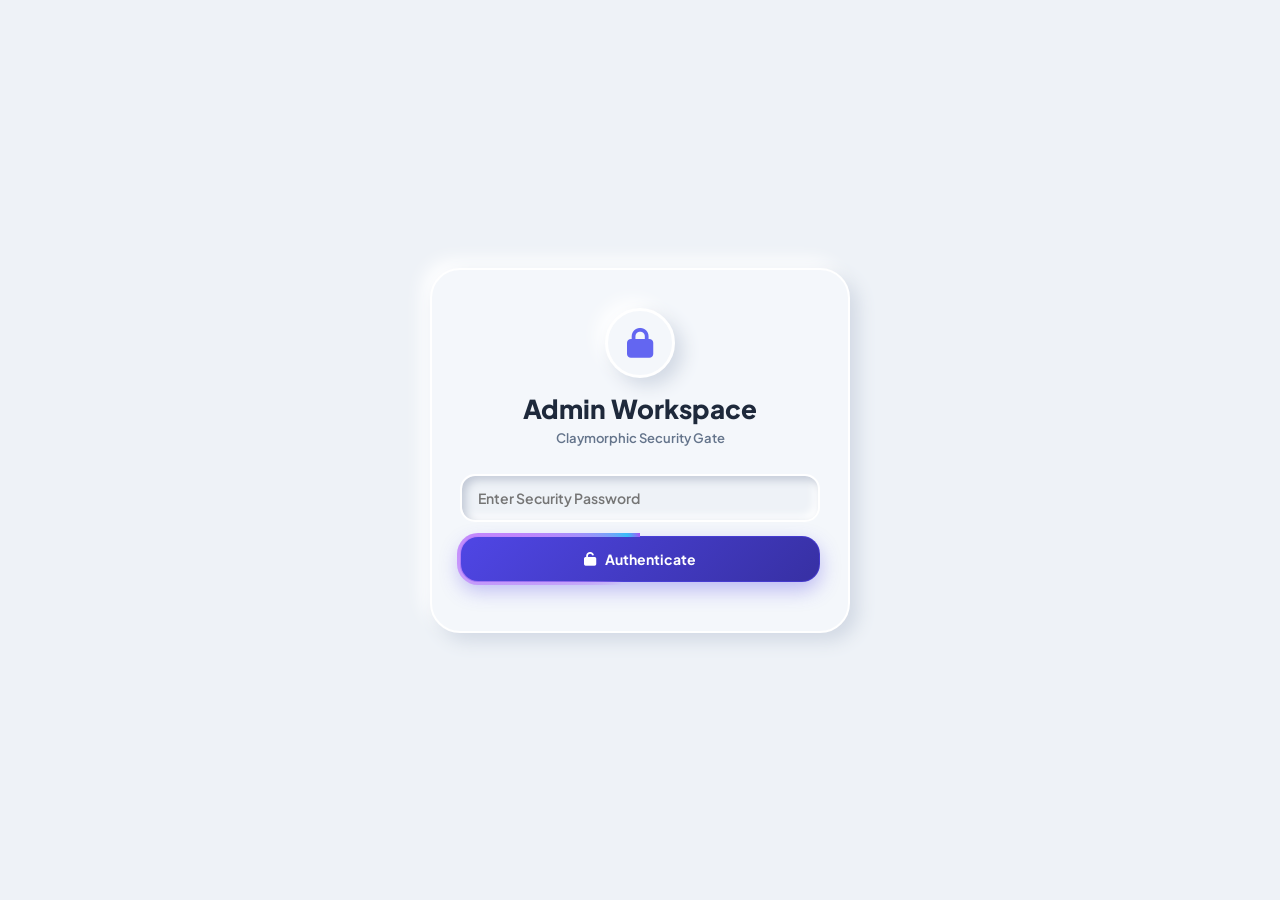
==== commit 3f2c6680: "Add files via upload" ====
--- a/admin.html
+++ b/admin.html
@@ -4,107 +4,333 @@
     <meta charset="UTF-8">
     <meta name="viewport" content="width=device-width, initial-scale=1.0, maximum-scale=1.0, user-scalable=no">
     <title>Admin Workspace | Genius Library</title>
-    <link href="https://fonts.googleapis.com/css2?family=Playfair+Display:wght@600;700&family=Poppins:wght@300;400;500;600;700&display=swap" rel="stylesheet">
+    <link href="https://fonts.googleapis.com/css2?family=Plus+Jakarta+Sans:wght@400;500;600;700;800&family=Poppins:wght@400;500;600;700&display=swap" rel="stylesheet">
     <link rel="stylesheet" href="https://cdnjs.cloudflare.com/ajax/libs/font-awesome/6.4.2/css/all.min.css">
     <style>
-        ::-webkit-scrollbar { width: 6px; }
-        ::-webkit-scrollbar-track { background: #122116; }
-        ::-webkit-scrollbar-thumb { background: #8c674b; border-radius: 10px; }
+        ::-webkit-scrollbar { width: 7px; height: 7px; }
+        ::-webkit-scrollbar-track { background: #eef2f7; }
+        ::-webkit-scrollbar-thumb { background: #cbd5e1; border-radius: 10px; }
+
+        /* Glowing Border Angle Property */
+        @property --beam-angle {
+            syntax: '<angle>';
+            initial-value: 0deg;
+            inherits: false;
+        }
+
         :root {
-            --dark-forest: #122116; --mid-green: #1d3224; --banner-dark: #192a1f;
-            --sage-green: #8ba882; --deep-brown: #36221c; --terracotta: #8c674b;
-            --cream-beige: #e5dec9; --text-glow: #fffae8; --gold-accent: #d9be9b;
-            --danger-red: #ef4444; --neon-green: #2ecc71;
-        }
-        * { margin: 0; padding: 0; box-sizing: border-box; font-family: 'Poppins', sans-serif; transition: all 0.25s ease; }
-        body { background-color: var(--dark-forest); color: #ffffff; min-height: 100vh; overflow-x: hidden; }
+            --clay-bg: #eef2f7;
+            --clay-surface: #f4f7fb;
+            --text-primary: #1e293b;
+            --text-secondary: #64748b;
+            
+            --clay-shadow-out: 8px 8px 18px #d2d9e4, -8px -8px 18px #ffffff;
+            --clay-shadow-sm: 5px 5px 12px #d2d9e4, -5px -5px 12px #ffffff;
+            --clay-shadow-in: inset 4px 4px 8px #c2c9d6, inset -4px -4px 8px #ffffff;
+
+            --accent-purple: #6366f1;
+            --accent-pink: #ec4899;
+            --accent-cyan: #06b6d4;
+            --accent-emerald: #10b981;
+            --accent-amber: #f59e0b;
+            --accent-rose: #f43f5e;
+        }
+
+        * { 
+            margin: 0; 
+            padding: 0; 
+            box-sizing: border-box; 
+            font-family: 'Plus Jakarta Sans', 'Poppins', sans-serif; 
+            -webkit-tap-highlight-color: transparent;
+            user-select: none;
+        }
+        
+        html, body { 
+            background-color: var(--clay-bg); 
+            color: var(--text-primary); 
+            min-height: 100vh; 
+            overflow-x: hidden; 
+            overflow-y: auto !important; 
+            -webkit-overflow-scrolling: touch;
+        }
         .hidden { display: none !important; }
+
         .auth-container { display: flex; justify-content: center; align-items: center; min-height: 100vh; width: 100%; padding: 20px; }
-        .container { background: var(--mid-green); padding: 40px 30px; border-radius: 24px; width: 100%; max-width: 400px; box-shadow: 0 20px 40px rgba(0,0,0,0.5); border: 1px solid rgba(255,255,255,0.06); text-align: center; }
-        .portal-header h2 { font-family: 'Playfair Display', serif; font-size: 28px; color: var(--text-glow); margin: 15px 0 5px; }
-        .logo-icon { font-size: 36px; color: var(--gold-accent); }
-        .app-wrapper { width: 100%; min-height: 100vh; background-color: var(--dark-forest); display: flex; flex-direction: column; }
-        .app-top-bar { background-color: var(--banner-dark); padding: 20px 6%; display: flex; justify-content: space-between; align-items: center; border-bottom: 1px solid rgba(255,255,255,0.05); }
-        .top-brand h2 { font-family: 'Playfair Display', serif; font-size: 22px; color: var(--text-glow); }
-        .top-actions { display: flex; align-items: center; gap: 20px; }
+        .container { background: var(--clay-surface); padding: 38px 28px; border-radius: 30px; width: 100%; max-width: 420px; box-shadow: var(--clay-shadow-out); border: 2px solid #ffffff; text-align: center; }
+        .portal-header h2 { font-size: 26px; font-weight: 800; color: var(--text-primary); margin: 14px 0 5px; }
+        .logo-icon { width: 70px; height: 70px; margin: 0 auto; background: var(--clay-surface); border-radius: 50%; display: flex; align-items: center; justify-content: center; font-size: 30px; color: var(--accent-purple); box-shadow: var(--clay-shadow-out); border: 3px solid #ffffff; }
+
+        .app-wrapper { width: 100%; min-height: 100vh; display: flex; flex-direction: column; }
+        .app-top-bar { background: var(--clay-surface); padding: 18px 6%; display: flex; justify-content: space-between; align-items: center; box-shadow: 0 4px 16px rgba(210, 217, 228, 0.4); border-bottom: 2px solid #ffffff; position: sticky; top: 0; z-index: 50; }
+        .top-brand h2 { font-size: 22px; font-weight: 800; color: var(--text-primary); }
+        .top-actions { display: flex; align-items: center; gap: 14px; }
+
         .noti-container { position: relative; }
-        .noti-bell-box { cursor: pointer; font-size: 18px; color: var(--gold-accent); position: relative; padding: 5px; }
-        .noti-badge { position: absolute; top: -5px; right: -5px; background: var(--danger-red); color: white; font-size: 10px; font-weight: 700; width: 16px; height: 16px; border-radius: 50%; display: flex; align-items: center; justify-content: center; }
-        .noti-dropdown { position: absolute; top: 50px; right: -20px; width: 280px; background: var(--mid-green); border: 1px solid rgba(255,255,255,0.08); border-radius: 12px; box-shadow: 0 10px 25px rgba(0,0,0,0.5); z-index: 100; overflow-y: auto; max-height: 320px; display: none; }
+        .noti-bell-box { cursor: pointer; font-size: 18px; color: var(--accent-purple); width: 44px; height: 44px; border-radius: 50%; display: flex; align-items: center; justify-content: center; background: var(--clay-surface); box-shadow: var(--clay-shadow-sm); border: 2px solid #ffffff; position: relative; transition: all 0.15s ease; }
+        .noti-bell-box:active { transform: scale(0.92); box-shadow: var(--clay-shadow-in); }
+        .noti-badge { position: absolute; top: -3px; right: -3px; background: var(--accent-rose); color: white; font-size: 11px; font-weight: 800; width: 19px; height: 19px; border-radius: 50%; display: flex; align-items: center; justify-content: center; }
+        .noti-dropdown { position: absolute; top: 54px; right: -10px; width: 290px; background: var(--clay-surface); border-radius: 20px; box-shadow: var(--clay-shadow-out); border: 2px solid #ffffff; z-index: 100; overflow: hidden; display: none; }
         .noti-dropdown.show { display: block; }
-        .noti-drop-header { background: var(--banner-dark); padding: 12px; font-size: 12px; font-weight: 600; color: var(--gold-accent); }
-        .noti-item { padding: 12px; border-bottom: 1px solid rgba(255,255,255,0.03); font-size: 12px; text-align: left; }
-        .noti-btn-row { display: flex; gap: 8px; margin-top: 8px; }
-        .top-icon-btn { background: rgba(255,255,255,0.04); border: 1px solid rgba(255,255,255,0.08); color: var(--text-glow); width: 40px; height: 40px; border-radius: 50%; display: flex; align-items: center; justify-content: center; text-decoration: none; cursor: pointer; }
-        .top-icon-btn:hover { background: var(--gold-accent); color: var(--dark-forest); }
-        .app-main-content { flex: 1; padding: 40px 6%; max-width: 1200px; width: 100%; margin: 0 auto; padding-bottom: 100px; }
-        .pane-header-title h3 { font-size: 20px; font-weight: 600; margin-bottom: 25px; color: var(--text-glow); border-left: 4px solid var(--gold-accent); padding-left: 12px; }
-        .stats-grid { display: grid; grid-template-columns: repeat(4, 1fr); gap: 20px; margin-bottom: 30px; }
-        .stat-card { background: var(--mid-green); padding: 22px; border-radius: 16px; border: 1px solid rgba(255,255,255,0.04); }
-        .stat-card h3 { font-family: 'Playfair Display', serif; font-size: 32px; color: var(--text-glow); }
-        .stat-card p { font-size: 12px; color: rgba(255,255,255,0.6); text-transform: uppercase; }
-        .stat-card.green-card { border-left: 4px solid var(--sage-green); }
-        .stat-card.red-card { border-left: 4px solid var(--terracotta); }
-        .search-bar { position: relative; margin-bottom: 20px; display: flex; align-items: center; }
-        .search-icon { position: absolute; left: 15px; color: rgba(255,255,255,0.4); }
-        .search-bar input { background: var(--banner-dark); padding-left: 45px; }
-        .mobile-stack-layout { display: grid; grid-template-columns: 1fr 2fr; gap: 30px; }
-        .app-card-form { background: var(--mid-green); padding: 25px; border-radius: 20px; border: 1px solid rgba(255,255,255,0.05); }
-        .table-card { background: var(--mid-green); border-radius: 20px; overflow: hidden; border: 1px solid rgba(255,255,255,0.05); margin-bottom: 25px; }
-        .table-responsive { width: 100%; overflow-x: auto; }
-        table { width: 100%; border-collapse: collapse; text-align: left; font-size: 13px; }
-        th { background-color: var(--banner-dark); color: var(--gold-accent); padding: 15px; font-size: 11px; text-transform: uppercase; }
-        td { padding: 15px; border-bottom: 1px solid rgba(255,255,255,0.04); color: rgba(255,255,255,0.85); vertical-align: middle; }
-        .input-group { margin-bottom: 15px; }
-        .input-group label { display: block; font-size: 11px; color: var(--gold-accent); margin-bottom: 5px; text-transform: uppercase; }
-        input, select { width: 100%; padding: 12px 15px; background: var(--dark-forest); border: 1px solid rgba(255,255,255,0.08); border-radius: 12px; color: #ffffff; outline: none; }
-        input:focus, select:focus { border-color: var(--gold-accent); }
-        .btn { background: linear-gradient(135deg, #d9be9b, #bfa07a); color: #2b1f15; border: none; padding: 14px; font-weight: 600; border-radius: 12px; cursor: pointer; display: flex; align-items: center; justify-content: center; gap: 10px; width: 100%; }
-        .btn.check-out { background: transparent; border: 1px solid var(--danger-red); color: var(--danger-red); margin-top: 15px; }
-        .btn-history { background: rgba(255,255,255,0.04); border: 1px solid rgba(255,255,255,0.1); color: var(--text-glow); padding: 6px 12px; border-radius: 8px; cursor: pointer; font-size: 12px; }
-        .approve-btn { background: var(--neon-green); color: var(--dark-forest); border: none; padding: 4px 10px; border-radius: 6px; font-weight: 600; cursor: pointer; }
-        .reject-btn { background: rgba(239, 68, 68, 0.2); color: var(--danger-red); border: 1px solid rgba(239, 68, 68, 0.3); padding: 4px 10px; border-radius: 6px; cursor: pointer; }
-        .bottom-nav { position: fixed; bottom: 0; left: 0; width: 100%; background: var(--banner-dark); display: flex; justify-content: space-around; padding: 12px 0; border-top: 1px solid rgba(255,255,255,0.06); z-index: 99; }
-        .nav-item { background: none; border: none; color: rgba(255,255,255,0.4); display: flex; flex-direction: column; align-items: center; gap: 4px; cursor: pointer; font-size: 11px; width: 20%; }
-        .nav-item.active { color: var(--gold-accent); }
-        .modal { position: fixed; top: 0; left: 0; width: 100%; height: 100%; background: rgba(18,33,22,0.8); backdrop-filter: blur(8px); display: flex; align-items: center; justify-content: center; z-index: 1000; padding: 20px; }
-        .modal-content { background: var(--mid-green); width: 90%; max-width: 550px; border-radius: 24px; padding: 25px; box-shadow: 0 20px 40px rgba(0,0,0,0.5); border: 1px solid rgba(255,255,255,0.08); }
-        .modal-header { display: flex; justify-content: space-between; align-items: center; margin-bottom: 20px; }
-        .close-btn { font-size: 24px; color: rgba(255,255,255,0.4); cursor: pointer; }
-
-        /* ⏱️ ELEGANT FLAT ROW TIMING BOXES */
-        .time-container-row { display: flex; align-items: center; gap: 8px; background: rgba(0, 0, 0, 0.2); padding: 6px 14px; border-radius: 12px; border: 1px solid rgba(217, 190, 155, 0.08); font-size: 12px; width: max-content; font-weight: 500; }
-        .time-pill { padding: 2px 8px; border-radius: 6px; font-size: 11px; font-weight: 600; text-transform: uppercase; }
-        .pill-in { background: rgba(46, 204, 113, 0.15); color: #2ecc71; border: 1px solid rgba(46, 204, 113, 0.2); }
-        .pill-out { background: rgba(239, 68, 68, 0.15); color: #ef4444; border: 1px solid rgba(239, 68, 68, 0.2); }
-        
-        /* 💺 PREMIUM LEATHER-GOLD EMBOSSED CARDS FOR SEATS & ADMISSIONS */
-        .premium-seat-badge { background: linear-gradient(135deg, rgba(140, 103, 75, 0.25) 0%, rgba(54, 34, 28, 0.4) 100%); color: var(--gold-accent); padding: 8px 16px; border-radius: 12px; font-weight: 700; font-size: 13px; letter-spacing: 0.5px; border: 1px solid var(--terracotta); box-shadow: inset 0 0 8px rgba(217, 190, 155, 0.1), 0 4px 10px rgba(0,0,0,0.3); display: inline-flex; align-items: center; gap: 8px; min-width: 110px; }
-        .premium-seat-badge i { font-size: 12px; color: var(--text-glow); }
-        
-        .premium-student-box { background: linear-gradient(135deg, rgba(29, 50, 36, 0.6) 0%, rgba(18, 33, 22, 0.8) 100%); border: 1px solid rgba(217, 190, 155, 0.2); padding: 10px 16px; border-radius: 14px; box-shadow: 0 4px 12px rgba(0,0,0,0.2); display: inline-block; min-width: 160px; }
-
-        @media (max-width: 992px) { .stats-grid { grid-template-columns: repeat(2, 1fr) !important; } .mobile-stack-layout { grid-template-columns: 1fr; gap: 25px; } }
+        .noti-drop-header { background: #e2e8f0; padding: 13px; font-size: 13px; font-weight: 700; color: var(--text-primary); }
+        .noti-item { padding: 12px 14px; border-bottom: 1px solid #e2e8f0; font-size: 12px; text-align: left; }
+        .noti-btn-row { display: flex; gap: 8px; margin-top: 7px; }
+
+        .top-icon-btn { background: var(--clay-surface); border: 2px solid #ffffff; color: var(--text-primary); width: 44px; height: 44px; border-radius: 50%; display: flex; align-items: center; justify-content: center; text-decoration: none; cursor: pointer; box-shadow: var(--clay-shadow-sm); font-size: 15px; transition: all 0.15s ease; }
+        .top-icon-btn:active { transform: scale(0.92); box-shadow: var(--clay-shadow-in); color: var(--accent-purple); }
+
+        .app-main-content { flex: 1; padding: 28px 5%; max-width: 1240px; width: 100%; margin: 0 auto; padding-bottom: 130px; }
+        .pane-header-title h3 { font-size: 20px; font-weight: 800; color: var(--text-primary); display: flex; align-items: center; gap: 9px; }
+
+        .stats-grid { display: grid; grid-template-columns: repeat(2, 1fr); gap: 14px; margin-bottom: 22px; }
+        .stat-card { background: var(--clay-surface); padding: 18px 16px; border-radius: 22px; box-shadow: var(--clay-shadow-out); border: 2px solid #ffffff; }
+        .stat-card h3 { font-size: 28px; font-weight: 800; color: var(--text-primary); }
+        .stat-card p { font-size: 12px; font-weight: 700; color: var(--text-secondary); text-transform: uppercase; margin-top: 3px; }
+        .stat-card.green-card h3 { color: var(--accent-emerald); }
+        .stat-card.red-card h3 { color: var(--accent-rose); }
+
+        .search-bar { position: relative; margin-bottom: 18px; display: flex; align-items: center; }
+        .search-icon { position: absolute; left: 16px; color: var(--text-secondary); font-size: 14px; }
+        .search-bar input { padding-left: 45px; font-size: 13px; height: 46px; }
+
+        .mobile-stack-layout { display: flex; flex-direction: column; gap: 22px; }
+        .app-card-form { background: var(--clay-surface); padding: 22px; border-radius: 24px; box-shadow: var(--clay-shadow-out); border: 2px solid #ffffff; }
+        .app-card-form h4 { font-size: 16px; font-weight: 800; margin-bottom: 16px; color: var(--text-primary); }
+
+        .input-group { margin-bottom: 14px; }
+        .input-group label { display: block; font-size: 12px; font-weight: 700; color: var(--text-secondary); margin-bottom: 5px; text-transform: uppercase; }
+        input, select { width: 100%; padding: 13px 16px; background: var(--clay-bg); border: 2px solid #ffffff; border-radius: 15px; color: var(--text-primary); font-weight: 600; outline: none; box-shadow: var(--clay-shadow-in); font-size: 14px; user-select: text; }
+        input:focus, select:focus { border-color: var(--accent-purple); }
+
+        /* 🌟 GLOWING MOVING BORDER LIGHT BUTTONS + SUNKEN TACTILE EFFECT */
+        .btn { 
+            position: relative;
+            background: linear-gradient(135deg, #4f46e5, #4338ca); 
+            color: #ffffff; 
+            border: none;
+            padding: 14px 18px; 
+            font-weight: 700; 
+            border-radius: 18px; 
+            cursor: pointer; 
+            display: flex; 
+            align-items: center; 
+            justify-content: center; 
+            gap: 9px; 
+            width: 100%; 
+            font-size: 14px; 
+            z-index: 1;
+            box-shadow: 0 8px 20px rgba(79, 70, 229, 0.35);
+            transition: transform 0.15s cubic-bezier(0.4, 0, 0.2, 1), box-shadow 0.15s ease;
+        }
+
+        /* बॉर्डर पर घूमने वाली लेज़र लाइट बीम */
+        .btn::before {
+            content: '';
+            position: absolute;
+            inset: -3px;
+            border-radius: 21px;
+            background: conic-gradient(from var(--beam-angle), transparent 60%, #c084fc 78%, #38bdf8 92%, #a855f7 100%);
+            z-index: -1;
+            animation: rotateBeam 2.5s linear infinite;
+        }
+
+        /* इनर बेस लेयर */
+        .btn::after {
+            content: '';
+            position: absolute;
+            inset: 1px;
+            border-radius: 17px;
+            background: linear-gradient(135deg, #4f46e5, #3730a3);
+            z-index: -1;
+        }
+
+        @keyframes rotateBeam {
+            to {
+                --beam-angle: 360deg;
+            }
+        }
+
+        /* दबाने पर गड्ढा बनने वाला अहसास */
+        .btn:active { 
+            transform: scale(0.96) translateY(3px); 
+            box-shadow: inset 4px 4px 10px rgba(0, 0, 0, 0.5), inset -3px -3px 8px rgba(255, 255, 255, 0.2) !important; 
+        }
+
+        /* लाल डेंजर बटन (Wipeout Logs) */
+        .btn.check-out { 
+            background: linear-gradient(135deg, #e11d48, #be123c); 
+            color: #ffffff; 
+            margin-top: 18px; 
+            box-shadow: 0 8px 20px rgba(225, 29, 72, 0.35);
+        }
+        .btn.check-out::before {
+            background: conic-gradient(from var(--beam-angle), transparent 60%, #fb7185 80%, #f43f5e 95%, #fda4af 100%);
+        }
+        .btn.check-out::after {
+            background: linear-gradient(135deg, #e11d48, #9f1239);
+        }
+
+        .btn-history { 
+            background: var(--clay-surface); 
+            border: 2px solid #ffffff; 
+            color: var(--text-primary); 
+            padding: 7px 12px; 
+            border-radius: 11px; 
+            cursor: pointer; 
+            font-size: 12px; 
+            font-weight: 700; 
+            box-shadow: var(--clay-shadow-sm); 
+            transition: all 0.15s ease;
+        }
+        .btn-history:active {
+            transform: scale(0.94) translateY(2px);
+            box-shadow: var(--clay-shadow-in) !important;
+        }
+
+        .approve-btn { 
+            background: #d1fae5; 
+            color: var(--accent-emerald); 
+            border: 1px solid #ffffff; 
+            padding: 5px 10px; 
+            border-radius: 9px; 
+            font-weight: 700; 
+            font-size: 12px; 
+            cursor: pointer; 
+            box-shadow: 2px 2px 6px #cbd5e1;
+            transition: all 0.15s ease;
+        }
+        .approve-btn:active {
+            transform: scale(0.92);
+            box-shadow: inset 3px 3px 6px #a7f3d0, inset -2px -2px 6px #ffffff !important;
+        }
+
+        .reject-btn { 
+            background: #fee2e2; 
+            color: var(--accent-rose); 
+            border: 1px solid #ffffff; 
+            padding: 5px 10px; 
+            border-radius: 9px; 
+            font-weight: 700; 
+            font-size: 12px; 
+            cursor: pointer; 
+            box-shadow: 2px 2px 6px #cbd5e1;
+            transition: all 0.15s ease;
+        }
+        .reject-btn:active {
+            transform: scale(0.92);
+            box-shadow: inset 3px 3px 6px #fecaca, inset -2px -2px 6px #ffffff !important;
+        }
+
+        .table-card { background: var(--clay-surface); border-radius: 22px; box-shadow: var(--clay-shadow-out); border: 2px solid #ffffff; overflow: hidden; margin-bottom: 22px; }
+        .table-responsive { 
+            width: 100%; 
+            overflow-x: auto !important; 
+            -webkit-overflow-scrolling: touch; 
+            display: block; 
+        }
+        table { 
+            width: 100%; 
+            min-width: 580px; 
+            border-collapse: collapse; 
+            text-align: left; 
+            font-size: 13px; 
+        }
+        th { background-color: #f1f5f9; color: var(--text-secondary); padding: 15px 12px; font-size: 12px; text-transform: uppercase; font-weight: 800; border-bottom: 2px solid #e2e8f0; white-space: nowrap; }
+        td { padding: 15px 12px; border-bottom: 1px solid #e2e8f0; color: var(--text-primary); vertical-align: middle; }
+
+        .time-container-row { display: flex; align-items: center; gap: 7px; background: var(--clay-bg); padding: 7px 12px; border-radius: 11px; box-shadow: var(--clay-shadow-in); font-size: 12px; width: max-content; font-weight: 600; }
+        .time-pill { padding: 3px 7px; border-radius: 7px; font-size: 10px; font-weight: 800; text-transform: uppercase; }
+        .pill-in { background: #d1fae5; color: var(--accent-emerald); }
+        .pill-out { background: #fee2e2; color: var(--accent-rose); }
+
+        .premium-seat-badge { background: #e0e7ff; color: var(--accent-purple); padding: 4px 9px; border-radius: 9px; font-weight: 800; font-size: 11px; display: inline-flex; align-items: center; gap: 5px; margin-top: 5px; }
+        .premium-student-box { background: var(--clay-surface); border: 1px solid #ffffff; padding: 7px 12px; border-radius: 13px; box-shadow: var(--clay-shadow-sm); display: inline-block; min-width: 140px; }
+
+        /* 📱 3D CLAY BOTTOM NAVIGATION */
+        .bottom-nav { 
+            position: fixed; 
+            bottom: 0; 
+            left: 0; 
+            width: 100%; 
+            background: var(--clay-surface); 
+            display: flex; 
+            justify-content: space-around; 
+            align-items: center;
+            padding: 10px 14px; 
+            box-shadow: 0 -4px 18px rgba(210, 217, 228, 0.5); 
+            border-top: 2px solid #ffffff; 
+            z-index: 99; 
+            gap: 10px;
+        }
+
+        .nav-item { 
+            background: var(--clay-surface); 
+            border: 2px solid #ffffff; 
+            color: var(--text-secondary); 
+            display: flex; 
+            flex-direction: column; 
+            align-items: center; 
+            justify-content: center;
+            gap: 4px; 
+            cursor: pointer; 
+            font-size: 11px; 
+            font-weight: 700; 
+            flex: 1; 
+            padding: 10px 4px;
+            border-radius: 18px;
+            box-shadow: var(--clay-shadow-sm);
+            transition: all 0.15s cubic-bezier(0.4, 0, 0.2, 1); 
+        }
+
+        .nav-item:active { 
+            transform: scale(0.93) translateY(2px); 
+            box-shadow: inset 4px 4px 8px #c2c9d6, inset -3px -3px 6px #ffffff !important; 
+        }
+
+        .nav-item.active { 
+            background: #e9eef5;
+            color: var(--accent-purple); 
+            border-color: rgba(99, 102, 241, 0.25);
+            box-shadow: inset 4px 4px 8px #c5cedd, inset -4px -4px 8px #ffffff !important;
+            transform: translateY(1px);
+        }
+        .nav-item.active i {
+            transform: scale(1.12);
+            color: var(--accent-purple);
+        }
+        .nav-item i { 
+            font-size: 18px; 
+            transition: transform 0.15s ease;
+        }
+
+        .modal { position: fixed; top: 0; left: 0; width: 100%; height: 100%; background: rgba(30, 41, 59, 0.4); backdrop-filter: blur(6px); display: flex; align-items: center; justify-content: center; z-index: 1000; padding: 18px; }
+        .modal-content { background: var(--clay-surface); width: 100%; max-width: 460px; border-radius: 26px; padding: 25px; box-shadow: var(--clay-shadow-out); border: 2px solid #ffffff; }
+        .modal-header { display: flex; justify-content: space-between; align-items: center; margin-bottom: 18px; }
+        .modal-header h3 { font-size: 17px; font-weight: 800; }
+        .close-btn { font-size: 24px; color: var(--text-secondary); cursor: pointer; transition: transform 0.15s ease; }
+        .close-btn:active { transform: scale(0.85); color: var(--accent-rose); }
+
+        @media (min-width: 768px) {
+            .stats-grid { grid-template-columns: repeat(4, 1fr); }
+            .mobile-stack-layout { display: grid; grid-template-columns: 1fr 2fr; gap: 26px; }
+        }
     </style>
 </head>
 <body>
-    <!-- SECURITY LOCK GATE VIEW -->
     <div class="auth-container" id="login-section">
         <div class="container">
             <div class="portal-header">
                 <div class="logo-icon"><i class="fa-solid fa-lock"></i></div>
                 <h2>Admin Workspace</h2>
-                <p style="color: rgba(255,255,255,0.5); font-size: 13px; margin-top:5px;">Secure Authentication Panel</p>
-            </div>
-            <div class="input-group" style="margin-top: 30px;">
+                <p style="color: var(--text-secondary); font-size: 13px; font-weight: 600; margin-top:5px;">Claymorphic Security Gate</p>
+            </div>
+            <div class="input-group" style="margin-top: 28px;">
                 <input type="password" id="adminPassword" placeholder="Enter Security Password">
             </div>
+            <!-- 🌟 Authenticate with Moving Glow Border -->
             <button class="btn" onclick="loginAdmin()"><i class="fa-solid fa-unlock"></i> Authenticate</button>
-            <p id="login-error" style="text-align: center; margin-top: 12px; font-size: 13px;"></p>
+            <p id="login-error" style="text-align: center; margin-top: 11px; font-size: 13px; font-weight: 700;"></p>
         </div>
     </div>
-
-    <!-- MAIN CONTROL HUB PANEL -->
     <div class="app-wrapper hidden" id="dashboard-section">
         <header class="app-top-bar">
             <div class="top-brand"><h2>Workspace</h2></div>
@@ -115,9 +341,9 @@
                         <div class="noti-badge" id="bell-counter" style="display: none;">0</div>
                     </div>
                     <div class="noti-dropdown" id="notiDropdownMenu">
-                        <div class="noti-drop-header"><i class="fa-solid fa-envelope-open-text"></i> Pending Requests</div>
+                        <div class="noti-drop-header"><i class="fa-solid fa-envelope-open-text"></i> Pending Registrations</div>
                         <div id="dropdown-noti-list"></div>
-                        <div id="pending-empty" style="text-align:center; padding:20px; color:rgba(255,255,255,0.3); font-style:italic; font-size:12px;">No new requests.</div>
+                        <div id="pending-empty" style="text-align:center; padding:16px; color:var(--text-secondary); font-style:italic; font-size:12px;">No new requests.</div>
                     </div>
                 </div>
                 <a href="index.html" class="top-icon-btn"><i class="fa-solid fa-arrow-left"></i></a>
@@ -126,51 +352,76 @@
         </header>
 
         <main class="app-main-content">
-            <!-- TAB 1: OPERATIONAL LOGS MODULE -->
+            <!-- TAB 1: ATTENDANCE -->
             <div id="attendance-panel-section" class="workspace-pane">
-                <div class="pane-header-title"><h3><i class="fa-solid fa-calendar-check"></i> Live Attendance Tracking</h3></div>
+                <div class="pane-header-title" style="margin-bottom: 20px;">
+                    <h3><i class="fa-solid fa-calendar-check" style="color:var(--accent-purple);"></i> Live Attendance Tracking</h3>
+                </div>
                 <div class="stats-grid">
                     <div class="stat-card green-card"><h3><span id="total-checkins">0</span></h3><p>Check-Ins Today</p></div>
                     <div class="stat-card red-card"><h3><span id="total-checkouts">0</span></h3><p>Check-Outs Today</p></div>
-                    <div class="stat-card" style="border-left: 4px solid var(--gold-accent);"><h3><span id="total-occupied-seats">0</span></h3><p>Occupied Seats</p></div>
-                    <div class="stat-card" style="border-left: 4px solid #f59e0b;"><h3><span id="total-defaulters" style="color:#f59e0b;">0</span></h3><p>Fees Pending</p></div>
+                    <div class="stat-card" style="border-top: 3px solid var(--accent-purple);"><h3><span id="total-occupied-seats">0</span></h3><p>Occupied Seats</p></div>
+                    <div class="stat-card" style="border-top: 3px solid var(--accent-amber);"><h3 style="color:var(--accent-amber);"><span id="total-defaulters">0</span></h3><p>Fees Pending</p></div>
                 </div>
                 <div class="search-bar"><i class="fa-solid fa-magnifying-glass search-icon"></i><input type="text" id="searchHistory" placeholder="Search logs..." onkeyup="filterLogs()"></div>
-                <div class="table-card"><div class="table-responsive"><table><thead><tr><th>Student ID & Name</th><th>Latest Activity Today</th><th>Operation</th></tr></thead><tbody id="log-table-body"></tbody></table></div></div>
+                <div class="table-card"><div class="table-responsive"><table><thead><tr><th>Student</th><th>Today's Timeline</th><th>Operation</th></tr></thead><tbody id="log-table-body"></tbody></table></div></div>
+                <!-- 🌟 Wipeout with Red Moving Glow Border -->
                 <button class="btn check-out" onclick="clearLogs()"><i class="fa-solid fa-trash-can"></i> Wipeout Logs</button>
             </div>
 
-            <!-- TAB 2: SCHOLARS LEDGER MANAGEMENT -->
+            <!-- TAB 2: ADMISSIONS -->
             <div id="admission-panel-section" class="workspace-pane hidden">
-                <div class="pane-header-title"><h3><i class="fa-solid fa-users-gear"></i> Admissions & Finances center</h3></div>
+                <div class="pane-header-title" style="display: flex; justify-content: space-between; align-items: center; margin-bottom: 20px;">
+                    <h3><i class="fa-solid fa-users-gear" style="color:var(--accent-cyan);"></i> Admissions & Finances</h3>
+                    <!-- 🌟 New Enrollment with Moving Glow Border -->
+                    <button class="btn" style="width: auto; padding: 11px 18px; font-size: 13px; border-radius: 15px;" onclick="openEnrollModal()">
+                        <i class="fa-solid fa-user-plus"></i> New Enrollment
+                    </button>
+                </div>
+
+                <div>
+                    <!-- 🔍 Search Bar -->
+                    <div class="search-bar">
+                        <i class="fa-solid fa-magnifying-glass search-icon"></i>
+                        <input type="text" id="searchAdmission" placeholder="Search by name, ID or phone..." onkeyup="filterAdmissions()">
+                    </div>
+                    <div class="table-card">
+                        <div class="table-responsive">
+                            <table>
+                                <thead>
+                                    <tr>
+                                        <th>Scholar & Seat</th>
+                                        <th>Adm Date</th>
+                                        <th>Contact</th>
+                                        <th>Fees</th>
+                                        <th>Action</th>
+                                    </tr>
+                                </thead>
+                                <tbody id="admission-table-body"></tbody>
+                            </table>
+                        </div>
+                    </div>
+                </div>
+            </div>
+
+            <!-- TAB 3: SEATS -->
+            <div id="seats-panel-section" class="workspace-pane hidden">
+                <div class="pane-header-title" style="margin-bottom: 20px;">
+                    <h3><i class="fa-solid fa-chair" style="color:var(--accent-emerald);"></i> Seat Inventory</h3>
+                </div>
                 <div class="mobile-stack-layout">
                     <div class="app-card-form">
-                        <h4 style="margin-bottom:15px;"><i class="fa-solid fa-user-plus"></i> New Enrollment</h4>
-                        <div class="input-group"><input type="text" id="adm-name" placeholder="Student Name / Roll No."></div>
-                        <div class="input-group"><input type="date" id="adm-date"></div>
-                        <div class="input-group"><input type="tel" id="adm-phone" placeholder="Contact Mobile Number"></div>
-                        <div class="input-group"><input type="text" id="adm-address" placeholder="Residential Address"></div>
-                        <button class="btn" onclick="registerStudent()"><i class="fa-solid fa-save"></i> Save Profile</button>
-                    </div>
-                    <div class="table-card"><div class="table-responsive"><table><thead><tr><th>Scholar Token Box</th><th>Adm Date</th><th>Contact & Address</th><th>Fees</th><th>Action</th></tr></thead><tbody id="admission-table-body"></tbody></table></div></div>
-                </div>
-            </div>
-
-            <!-- TAB 3: SEAT CONTROLLER INVENTORY -->
-            <div id="seats-panel-section" class="workspace-pane hidden">
-                <div class="pane-header-title"><h3><i class="fa-solid fa-chair"></i> Seat Inventory Allocator</h3></div>
-                <div class="mobile-stack-layout">
-                    <div class="app-card-form">
-                        <h4 style="margin-bottom:15px;"><i class="fa-solid fa-circle-plus"></i> Allocate Desk Cabin</h4>
+                        <h4><i class="fa-solid fa-circle-plus" style="color:var(--accent-purple);"></i> Allocate Desk Cabin</h4>
                         <div class="input-group"><select id="seat-student-select"></select></div>
-                        <div class="input-group"><input type="number" id="seat-number-input" placeholder="Enter Seat Number Only"></div>
+                        <div class="input-group"><input type="number" id="seat-number-input" placeholder="Seat Number"></div>
+                        <!-- 🌟 Assign Desk with Moving Glow Border -->
                         <button class="btn" onclick="allocateSeat()"><i class="fa-solid fa-check"></i> Assign Desk</button>
                     </div>
-                    <div class="table-card"><div class="table-responsive"><table><thead><tr><th>💺 Embossed ID</th><th>Occupant</th><th>Status</th><th>Operation</th></tr></thead><tbody id="seat-table-body"></tbody></table></div></div>
+                    <div class="table-card"><div class="table-responsive"><table><thead><tr><th>Seat</th><th>Occupant</th><th>Status</th><th>Operation</th></tr></thead><tbody id="seat-table-body"></tbody></table></div></div>
                 </div>
             </div>
         </main>
-
+        <!-- 📱 3D CLAY POCKET NAVIGATION -->
         <div class="bottom-nav">
             <button id="tab-btn-attendance" class="nav-item active" onclick="switchTab('attendance')"><i class="fa-solid fa-clock-rotate-left"></i><span>Attendance</span></button>
             <button id="tab-btn-admission" class="nav-item" onclick="switchTab('admission')"><i class="fa-solid fa-user-group"></i><span>Admissions</span></button>
@@ -179,32 +430,92 @@
         </div>
     </div>
 
-    <!-- WINDOW MODALS LAYER -->
-    <div id="historyModal" class="modal hidden">
-        <div class="modal-content">
-            <div class="modal-header"><h3>Merged Single-Row History</h3><span class="close-btn" onclick="closeHistoryModal()">×</span></div>
-            <div class="modal-body"><h4 id="history-student-name" style="margin-bottom:15px; color:var(--gold-accent);"></h4><div class="table-responsive"><table><thead><tr><th>Date Node</th><th>Timings Timeline Matrix</th></tr></thead><tbody id="history-table-body"></tbody></table></div></div>
+    <!-- 📋 NEW ENROLLMENT POPUP MODAL -->
+    <div id="enrollModal" class="modal hidden" onclick="handleEnrollBackdrop(event)">
+        <div class="modal-content" style="max-width: 440px;">
+            <div class="modal-header">
+                <h3><i class="fa-solid fa-user-plus" style="color:var(--accent-purple);"></i> New Enrollment</h3>
+                <span class="close-btn" onclick="closeEnrollModal()">&times;</span>
+            </div>
+            <div class="modal-body">
+                <div class="input-group">
+                    <label>Student Name</label>
+                    <input type="text" id="adm-name" placeholder="Enter Full Name / Roll No.">
+                </div>
+                <div class="input-group">
+                    <label>Admission Date</label>
+                    <input type="date" id="adm-date">
+                </div>
+                <div class="input-group">
+                    <label>Mobile Number</label>
+                    <input type="tel" id="adm-phone" placeholder="Enter 10-digit Mobile">
+                </div>
+                <div class="input-group">
+                    <label>Residential Address</label>
+                    <input type="text" id="adm-address" placeholder="Enter Residential Address">
+                </div>
+                <!-- 🌟 Save Profile with Moving Glow Border -->
+                <button class="btn" style="margin-top: 16px;" onclick="registerStudent()">
+                    <i class="fa-solid fa-save"></i> Save Profile
+                </button>
+            </div>
         </div>
     </div>
 
+    <!-- FIXED SCROLLABLE HISTORY MODAL -->
+    <div id="historyModal" class="modal hidden" onclick="handleHistoryBackdrop(event)">
+        <div class="modal-content" style="max-height: 82vh; display: flex; flex-direction: column;">
+            <div class="modal-header" style="margin-bottom: 12px; border-bottom: 1px solid #e2e8f0; padding-bottom: 9px;">
+                <div>
+                    <h3 style="font-size: 17px; font-weight: 800;">Student History</h3>
+                    <p id="history-student-name" style="font-size: 12px; font-weight: 700; color: var(--accent-purple);"></p>
+                </div>
+                <span class="close-btn" onclick="closeHistoryModal()">&times;</span>
+            </div>
+            <div class="modal-body" style="flex: 1; overflow-y: auto;">
+                <div class="table-responsive">
+                    <table>
+                        <thead>
+                            <tr>
+                                <th>Date</th>
+                                <th>Timings Timeline</th>
+                            </tr>
+                        </thead>
+                        <tbody id="history-table-body"></tbody>
+                    </table>
+                </div>
+            </div>
+            <div style="padding-top: 12px; border-top: 1px solid #e2e8f0; margin-top: 7px;">
+                <button class="btn-history" style="width:100%; padding:12px;" onclick="closeHistoryModal()">Close History</button>
+            </div>
+        </div>
+    </div>
+
+    <!-- SETTINGS MODAL -->
     <div id="passwordModal" class="modal hidden">
-        <div class="modal-content" style="max-width:440px;">
-            <div class="modal-header"><h3>System configurations center</h3><span class="close-btn" onclick="closePasswordModal()">×</span></div>
-            <div class="modal-body" style="max-height: 400px; overflow-y: auto;">
+        <div class="modal-content">
+            <div class="modal-header"><h3>Configurations</h3><span class="close-btn" onclick="closePasswordModal()">&times;</span></div>
+            <div class="modal-body" style="max-height: 72vh; overflow-y: auto;">
                 <div class="input-group"><label>Current Password</label><input type="password" id="current-password-input"></div>
                 <div class="input-group"><label>New Password</label><input type="password" id="new-password-input"></div>
-                <div class="input-group"><label>Total Library Capacity Seats</label><input type="number" id="cfg-total-seats"></div>
-                <div class="input-group"><label>Library Contact Phone</label><input type="tel" id="cfg-phone"></div>
-                <div class="input-group"><label>Official Library Email</label><input type="email" id="reg-email"></div>
-                <div class="input-group"><label>Physical Address / Coordinates</label><input type="text" id="reg-addr"></div>
-                <button class="btn" onclick="updateAdminConfig()">Commit System Changes</button>
+                <div style="display: flex; align-items: center; gap: 8px; margin: 5px 0 14px 2px; font-size: 13px; font-weight: 700; color: var(--accent-purple);">
+                    <input type="checkbox" id="show-reset-pass" onclick="toggleResetPasswords()" style="width: 17px; height: 17px; box-shadow: none;">
+                    <label for="show-reset-pass">Show Passwords</label>
+                </div>
+                <div class="input-group"><label>Total Library Seats</label><input type="number" id="cfg-total-seats"></div>
+                <div class="input-group"><label>Contact Phone</label><input type="tel" id="cfg-phone"></div>
+                <div class="input-group"><label>Official Email</label><input type="email" id="reg-email"></div>
+                <div class="input-group"><label>Address Coordinates</label><input type="text" id="reg-addr"></div>
+                <!-- 🌟 Commit Changes with Moving Glow Border -->
+                <button class="btn" onclick="updateAdminConfig()">Commit Changes</button>
             </div>
         </div>
     </div>
 
+    <!-- STUDENT PROFILE MODAL -->
     <div id="studentProfileModal" class="modal hidden">
         <div class="modal-content">
-            <div class="modal-header"><h3>Scholar Profile Card</h3><span class="close-btn" onclick="closeProfileModal()">×</span></div>
+            <div class="modal-header"><h3>Edit Profile</h3><span class="close-btn" onclick="closeProfileModal()">&times;</span></div>
             <div id="profile-modal-body"></div>
         </div>
     </div>
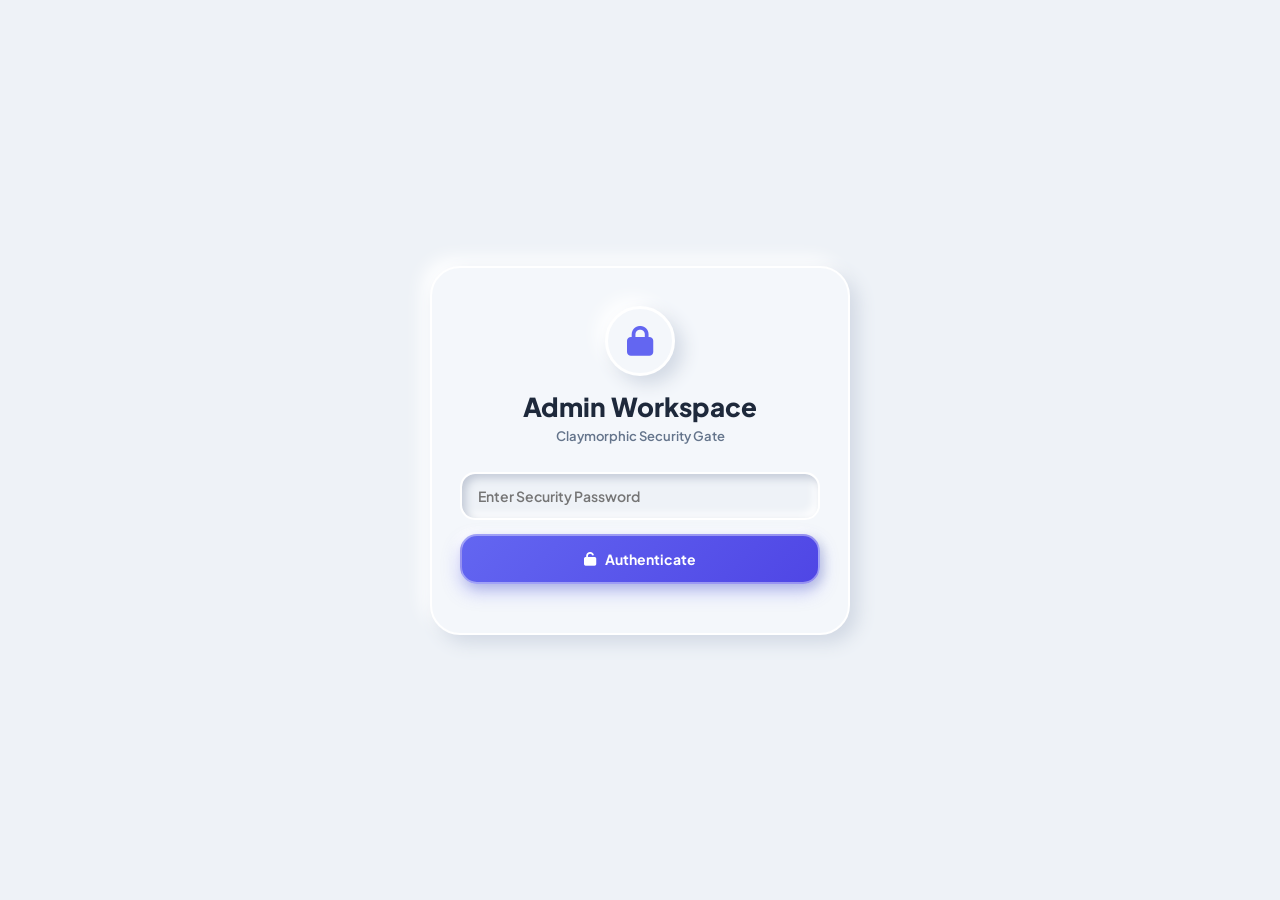
==== commit d698c7f6: "Add files via upload" ====
--- a/admin.html
+++ b/admin.html
@@ -10,13 +10,6 @@
         ::-webkit-scrollbar { width: 7px; height: 7px; }
         ::-webkit-scrollbar-track { background: #eef2f7; }
         ::-webkit-scrollbar-thumb { background: #cbd5e1; border-radius: 10px; }
-
-        /* Glowing Border Angle Property */
-        @property --beam-angle {
-            syntax: '<angle>';
-            initial-value: 0deg;
-            inherits: false;
-        }
 
         :root {
             --clay-bg: #eef2f7;
@@ -101,139 +94,36 @@
         input, select { width: 100%; padding: 13px 16px; background: var(--clay-bg); border: 2px solid #ffffff; border-radius: 15px; color: var(--text-primary); font-weight: 600; outline: none; box-shadow: var(--clay-shadow-in); font-size: 14px; user-select: text; }
         input:focus, select:focus { border-color: var(--accent-purple); }
 
-        /* 🌟 GLOWING MOVING BORDER LIGHT BUTTONS + SUNKEN TACTILE EFFECT */
         .btn { 
-            position: relative;
-            background: linear-gradient(135deg, #4f46e5, #4338ca); 
+            background: linear-gradient(135deg, #6366f1, #4f46e5); 
             color: #ffffff; 
-            border: none;
+            border: 2px solid rgba(255, 255, 255, 0.4); 
             padding: 14px 18px; 
             font-weight: 700; 
-            border-radius: 18px; 
+            border-radius: 17px; 
             cursor: pointer; 
             display: flex; 
             align-items: center; 
             justify-content: center; 
             gap: 9px; 
             width: 100%; 
+            box-shadow: 0 8px 18px rgba(99, 102, 241, 0.35), 4px 4px 10px #d2d9e4, -4px -4px 10px #ffffff; 
             font-size: 14px; 
-            z-index: 1;
-            box-shadow: 0 8px 20px rgba(79, 70, 229, 0.35);
-            transition: transform 0.15s cubic-bezier(0.4, 0, 0.2, 1), box-shadow 0.15s ease;
+            transition: all 0.15s cubic-bezier(0.4, 0, 0.2, 1);
         }
-
-        /* बॉर्डर पर घूमने वाली लेज़र लाइट बीम */
-        .btn::before {
-            content: '';
-            position: absolute;
-            inset: -3px;
-            border-radius: 21px;
-            background: conic-gradient(from var(--beam-angle), transparent 60%, #c084fc 78%, #38bdf8 92%, #a855f7 100%);
-            z-index: -1;
-            animation: rotateBeam 2.5s linear infinite;
-        }
-
-        /* इनर बेस लेयर */
-        .btn::after {
-            content: '';
-            position: absolute;
-            inset: 1px;
-            border-radius: 17px;
-            background: linear-gradient(135deg, #4f46e5, #3730a3);
-            z-index: -1;
-        }
-
-        @keyframes rotateBeam {
-            to {
-                --beam-angle: 360deg;
-            }
-        }
-
-        /* दबाने पर गड्ढा बनने वाला अहसास */
-        .btn:active { 
-            transform: scale(0.96) translateY(3px); 
-            box-shadow: inset 4px 4px 10px rgba(0, 0, 0, 0.5), inset -3px -3px 8px rgba(255, 255, 255, 0.2) !important; 
-        }
-
-        /* लाल डेंजर बटन (Wipeout Logs) */
-        .btn.check-out { 
-            background: linear-gradient(135deg, #e11d48, #be123c); 
-            color: #ffffff; 
-            margin-top: 18px; 
-            box-shadow: 0 8px 20px rgba(225, 29, 72, 0.35);
-        }
-        .btn.check-out::before {
-            background: conic-gradient(from var(--beam-angle), transparent 60%, #fb7185 80%, #f43f5e 95%, #fda4af 100%);
-        }
-        .btn.check-out::after {
-            background: linear-gradient(135deg, #e11d48, #9f1239);
-        }
-
-        .btn-history { 
-            background: var(--clay-surface); 
-            border: 2px solid #ffffff; 
-            color: var(--text-primary); 
-            padding: 7px 12px; 
-            border-radius: 11px; 
-            cursor: pointer; 
-            font-size: 12px; 
-            font-weight: 700; 
-            box-shadow: var(--clay-shadow-sm); 
-            transition: all 0.15s ease;
-        }
-        .btn-history:active {
-            transform: scale(0.94) translateY(2px);
-            box-shadow: var(--clay-shadow-in) !important;
-        }
-
-        .approve-btn { 
-            background: #d1fae5; 
-            color: var(--accent-emerald); 
-            border: 1px solid #ffffff; 
-            padding: 5px 10px; 
-            border-radius: 9px; 
-            font-weight: 700; 
-            font-size: 12px; 
-            cursor: pointer; 
-            box-shadow: 2px 2px 6px #cbd5e1;
-            transition: all 0.15s ease;
-        }
-        .approve-btn:active {
-            transform: scale(0.92);
-            box-shadow: inset 3px 3px 6px #a7f3d0, inset -2px -2px 6px #ffffff !important;
-        }
-
-        .reject-btn { 
-            background: #fee2e2; 
-            color: var(--accent-rose); 
-            border: 1px solid #ffffff; 
-            padding: 5px 10px; 
-            border-radius: 9px; 
-            font-weight: 700; 
-            font-size: 12px; 
-            cursor: pointer; 
-            box-shadow: 2px 2px 6px #cbd5e1;
-            transition: all 0.15s ease;
-        }
-        .reject-btn:active {
-            transform: scale(0.92);
-            box-shadow: inset 3px 3px 6px #fecaca, inset -2px -2px 6px #ffffff !important;
-        }
+        .btn:hover { transform: translateY(-2px); box-shadow: 0 10px 22px rgba(99, 102, 241, 0.45); }
+        .btn:active { transform: scale(0.96) translateY(3px); box-shadow: inset 4px 4px 9px rgba(0, 0, 0, 0.4), inset -3px -3px 8px rgba(255, 255, 255, 0.25) !important; }
+
+        .btn.check-out { background: #fee2e2; color: var(--accent-rose); border: 2px solid #ffffff; box-shadow: var(--clay-shadow-sm); margin-top: 18px; }
+        .btn-history { background: var(--clay-surface); border: 2px solid #ffffff; color: var(--text-primary); padding: 7px 12px; border-radius: 11px; cursor: pointer; font-size: 12px; font-weight: 700; box-shadow: var(--clay-shadow-sm); transition: all 0.15s ease; }
+        .btn-history:active { transform: scale(0.94) translateY(2px); box-shadow: var(--clay-shadow-in) !important; }
+
+        .approve-btn { background: #d1fae5; color: var(--accent-emerald); border: 1px solid #ffffff; padding: 5px 10px; border-radius: 9px; font-weight: 700; font-size: 12px; cursor: pointer; box-shadow: 2px 2px 6px #cbd5e1; }
+        .reject-btn { background: #fee2e2; color: var(--accent-rose); border: 1px solid #ffffff; padding: 5px 10px; border-radius: 9px; font-weight: 700; font-size: 12px; cursor: pointer; box-shadow: 2px 2px 6px #cbd5e1; }
 
         .table-card { background: var(--clay-surface); border-radius: 22px; box-shadow: var(--clay-shadow-out); border: 2px solid #ffffff; overflow: hidden; margin-bottom: 22px; }
-        .table-responsive { 
-            width: 100%; 
-            overflow-x: auto !important; 
-            -webkit-overflow-scrolling: touch; 
-            display: block; 
-        }
-        table { 
-            width: 100%; 
-            min-width: 580px; 
-            border-collapse: collapse; 
-            text-align: left; 
-            font-size: 13px; 
-        }
+        .table-responsive { width: 100%; overflow-x: auto !important; -webkit-overflow-scrolling: touch; display: block; }
+        table { width: 100%; min-width: 580px; border-collapse: collapse; text-align: left; font-size: 13px; }
         th { background-color: #f1f5f9; color: var(--text-secondary); padding: 15px 12px; font-size: 12px; text-transform: uppercase; font-weight: 800; border-bottom: 2px solid #e2e8f0; white-space: nowrap; }
         td { padding: 15px 12px; border-bottom: 1px solid #e2e8f0; color: var(--text-primary); vertical-align: middle; }
 
@@ -242,65 +132,12 @@
         .pill-in { background: #d1fae5; color: var(--accent-emerald); }
         .pill-out { background: #fee2e2; color: var(--accent-rose); }
 
-        .premium-seat-badge { background: #e0e7ff; color: var(--accent-purple); padding: 4px 9px; border-radius: 9px; font-weight: 800; font-size: 11px; display: inline-flex; align-items: center; gap: 5px; margin-top: 5px; }
-        .premium-student-box { background: var(--clay-surface); border: 1px solid #ffffff; padding: 7px 12px; border-radius: 13px; box-shadow: var(--clay-shadow-sm); display: inline-block; min-width: 140px; }
-
-        /* 📱 3D CLAY BOTTOM NAVIGATION */
-        .bottom-nav { 
-            position: fixed; 
-            bottom: 0; 
-            left: 0; 
-            width: 100%; 
-            background: var(--clay-surface); 
-            display: flex; 
-            justify-content: space-around; 
-            align-items: center;
-            padding: 10px 14px; 
-            box-shadow: 0 -4px 18px rgba(210, 217, 228, 0.5); 
-            border-top: 2px solid #ffffff; 
-            z-index: 99; 
-            gap: 10px;
-        }
-
-        .nav-item { 
-            background: var(--clay-surface); 
-            border: 2px solid #ffffff; 
-            color: var(--text-secondary); 
-            display: flex; 
-            flex-direction: column; 
-            align-items: center; 
-            justify-content: center;
-            gap: 4px; 
-            cursor: pointer; 
-            font-size: 11px; 
-            font-weight: 700; 
-            flex: 1; 
-            padding: 10px 4px;
-            border-radius: 18px;
-            box-shadow: var(--clay-shadow-sm);
-            transition: all 0.15s cubic-bezier(0.4, 0, 0.2, 1); 
-        }
-
-        .nav-item:active { 
-            transform: scale(0.93) translateY(2px); 
-            box-shadow: inset 4px 4px 8px #c2c9d6, inset -3px -3px 6px #ffffff !important; 
-        }
-
-        .nav-item.active { 
-            background: #e9eef5;
-            color: var(--accent-purple); 
-            border-color: rgba(99, 102, 241, 0.25);
-            box-shadow: inset 4px 4px 8px #c5cedd, inset -4px -4px 8px #ffffff !important;
-            transform: translateY(1px);
-        }
-        .nav-item.active i {
-            transform: scale(1.12);
-            color: var(--accent-purple);
-        }
-        .nav-item i { 
-            font-size: 18px; 
-            transition: transform 0.15s ease;
-        }
+        .bottom-nav { position: fixed; bottom: 0; left: 0; width: 100%; background: var(--clay-surface); display: flex; justify-content: space-around; align-items: center; padding: 10px 14px; box-shadow: 0 -4px 18px rgba(210, 217, 228, 0.5); border-top: 2px solid #ffffff; z-index: 99; gap: 10px; }
+        .nav-item { background: var(--clay-surface); border: 2px solid #ffffff; color: var(--text-secondary); display: flex; flex-direction: column; align-items: center; justify-content: center; gap: 4px; cursor: pointer; font-size: 11px; font-weight: 700; flex: 1; padding: 10px 4px; border-radius: 18px; box-shadow: var(--clay-shadow-sm); transition: all 0.15s cubic-bezier(0.4, 0, 0.2, 1); }
+        .nav-item:active { transform: scale(0.93) translateY(2px); box-shadow: inset 4px 4px 8px #c2c9d6, inset -3px -3px 6px #ffffff !important; }
+        .nav-item.active { background: #e9eef5; color: var(--accent-purple); border-color: rgba(99, 102, 241, 0.25); box-shadow: inset 4px 4px 8px #c5cedd, inset -4px -4px 8px #ffffff !important; transform: translateY(1px); }
+        .nav-item.active i { transform: scale(1.12); color: var(--accent-purple); }
+        .nav-item i { font-size: 18px; transition: transform 0.15s ease; }
 
         .modal { position: fixed; top: 0; left: 0; width: 100%; height: 100%; background: rgba(30, 41, 59, 0.4); backdrop-filter: blur(6px); display: flex; align-items: center; justify-content: center; z-index: 1000; padding: 18px; }
         .modal-content { background: var(--clay-surface); width: 100%; max-width: 460px; border-radius: 26px; padding: 25px; box-shadow: var(--clay-shadow-out); border: 2px solid #ffffff; }
@@ -309,9 +146,15 @@
         .close-btn { font-size: 24px; color: var(--text-secondary); cursor: pointer; transition: transform 0.15s ease; }
         .close-btn:active { transform: scale(0.85); color: var(--accent-rose); }
 
-        @media (min-width: 768px) {
-            .stats-grid { grid-template-columns: repeat(4, 1fr); }
-            .mobile-stack-layout { display: grid; grid-template-columns: 1fr 2fr; gap: 26px; }
+        @media print {
+            body * { visibility: hidden; }
+            #receiptModal, #receiptModal * { visibility: visible; }
+            #receiptModal {
+                position: absolute; left: 0; top: 0; width: 100%; height: 100%;
+                background: white !important; display: flex !important; align-items: center; justify-content: center;
+            }
+            #receiptModal .modal-content { box-shadow: none !important; border: none !important; width: 100% !important; max-width: 350px !important; }
+            #receiptModal .close-btn, #receiptModal button { display: none !important; }
         }
     </style>
 </head>
@@ -326,11 +169,11 @@
             <div class="input-group" style="margin-top: 28px;">
                 <input type="password" id="adminPassword" placeholder="Enter Security Password">
             </div>
-            <!-- 🌟 Authenticate with Moving Glow Border -->
             <button class="btn" onclick="loginAdmin()"><i class="fa-solid fa-unlock"></i> Authenticate</button>
             <p id="login-error" style="text-align: center; margin-top: 11px; font-size: 13px; font-weight: 700;"></p>
         </div>
     </div>
+    
     <div class="app-wrapper hidden" id="dashboard-section">
         <header class="app-top-bar">
             <div class="top-brand"><h2>Workspace</h2></div>
@@ -365,7 +208,6 @@
                 </div>
                 <div class="search-bar"><i class="fa-solid fa-magnifying-glass search-icon"></i><input type="text" id="searchHistory" placeholder="Search logs..." onkeyup="filterLogs()"></div>
                 <div class="table-card"><div class="table-responsive"><table><thead><tr><th>Student</th><th>Today's Timeline</th><th>Operation</th></tr></thead><tbody id="log-table-body"></tbody></table></div></div>
-                <!-- 🌟 Wipeout with Red Moving Glow Border -->
                 <button class="btn check-out" onclick="clearLogs()"><i class="fa-solid fa-trash-can"></i> Wipeout Logs</button>
             </div>
 
@@ -373,14 +215,12 @@
             <div id="admission-panel-section" class="workspace-pane hidden">
                 <div class="pane-header-title" style="display: flex; justify-content: space-between; align-items: center; margin-bottom: 20px;">
                     <h3><i class="fa-solid fa-users-gear" style="color:var(--accent-cyan);"></i> Admissions & Finances</h3>
-                    <!-- 🌟 New Enrollment with Moving Glow Border -->
                     <button class="btn" style="width: auto; padding: 11px 18px; font-size: 13px; border-radius: 15px;" onclick="openEnrollModal()">
                         <i class="fa-solid fa-user-plus"></i> New Enrollment
                     </button>
                 </div>
 
                 <div>
-                    <!-- 🔍 Search Bar -->
                     <div class="search-bar">
                         <i class="fa-solid fa-magnifying-glass search-icon"></i>
                         <input type="text" id="searchAdmission" placeholder="Search by name, ID or phone..." onkeyup="filterAdmissions()">
@@ -404,24 +244,50 @@
                 </div>
             </div>
 
-            <!-- TAB 3: SEATS -->
+            <!-- TAB 3: SEATS (DAY & NIGHT SHIFT BUTTONS) -->
             <div id="seats-panel-section" class="workspace-pane hidden">
                 <div class="pane-header-title" style="margin-bottom: 20px;">
-                    <h3><i class="fa-solid fa-chair" style="color:var(--accent-emerald);"></i> Seat Inventory</h3>
-                </div>
+                    <h3><i class="fa-solid fa-chair" style="color:var(--accent-emerald);"></i> Seat Inventory & Shifts</h3>
+                </div>
+                
+                <div style="display: flex; gap: 14px; margin-bottom: 22px;">
+                    <button id="shift-btn-day" class="btn" style="flex: 1; background: #fef3c7; color: #d97706; box-shadow: var(--clay-shadow-sm);" onclick="switchSeatShift('Day')">
+                        <i class="fa-solid fa-sun"></i> Day Shift Seats
+                    </button>
+                    <button id="shift-btn-night" class="btn" style="flex: 1; background: #e0e7ff; color: #4338ca; box-shadow: var(--clay-shadow-sm);" onclick="switchSeatShift('Night')">
+                        <i class="fa-solid fa-moon"></i> Night Shift Seats
+                    </button>
+                </div>
+
                 <div class="mobile-stack-layout">
                     <div class="app-card-form">
-                        <h4><i class="fa-solid fa-circle-plus" style="color:var(--accent-purple);"></i> Allocate Desk Cabin</h4>
-                        <div class="input-group"><select id="seat-student-select"></select></div>
-                        <div class="input-group"><input type="number" id="seat-number-input" placeholder="Seat Number"></div>
-                        <!-- 🌟 Assign Desk with Moving Glow Border -->
+                        <h4 id="allocation-form-title"><i class="fa-solid fa-circle-plus" style="color:var(--accent-purple);"></i> Allocate Day Shift Desk</h4>
+                        <input type="hidden" id="active-shift-input" value="Day">
+                        
+                        <div class="input-group"><label>Select Student</label><select id="seat-student-select"></select></div>
+                        <div class="input-group"><label>Seat Number</label><input type="number" id="seat-number-input" placeholder="Seat Number"></div>
                         <button class="btn" onclick="allocateSeat()"><i class="fa-solid fa-check"></i> Assign Desk</button>
                     </div>
-                    <div class="table-card"><div class="table-responsive"><table><thead><tr><th>Seat</th><th>Occupant</th><th>Status</th><th>Operation</th></tr></thead><tbody id="seat-table-body"></tbody></table></div></div>
+                    <div class="table-card">
+                        <div class="table-responsive">
+                            <table>
+                                <thead>
+                                    <tr>
+                                        <th>Seat No</th>
+                                        <th>Occupant</th>
+                                        <th>Status</th>
+                                        <th>Operation</th>
+                                    </tr>
+                                </thead>
+                                <tbody id="seat-table-body"></tbody>
+                            </table>
+                        </div>
+                    </div>
                 </div>
             </div>
         </main>
-        <!-- 📱 3D CLAY POCKET NAVIGATION -->
+        
+        <!-- BOTTOM NAVIGATION -->
         <div class="bottom-nav">
             <button id="tab-btn-attendance" class="nav-item active" onclick="switchTab('attendance')"><i class="fa-solid fa-clock-rotate-left"></i><span>Attendance</span></button>
             <button id="tab-btn-admission" class="nav-item" onclick="switchTab('admission')"><i class="fa-solid fa-user-group"></i><span>Admissions</span></button>
@@ -430,7 +296,7 @@
         </div>
     </div>
 
-    <!-- 📋 NEW ENROLLMENT POPUP MODAL -->
+    <!-- NEW ENROLLMENT MODAL -->
     <div id="enrollModal" class="modal hidden" onclick="handleEnrollBackdrop(event)">
         <div class="modal-content" style="max-width: 440px;">
             <div class="modal-header">
@@ -438,31 +304,16 @@
                 <span class="close-btn" onclick="closeEnrollModal()">&times;</span>
             </div>
             <div class="modal-body">
-                <div class="input-group">
-                    <label>Student Name</label>
-                    <input type="text" id="adm-name" placeholder="Enter Full Name / Roll No.">
-                </div>
-                <div class="input-group">
-                    <label>Admission Date</label>
-                    <input type="date" id="adm-date">
-                </div>
-                <div class="input-group">
-                    <label>Mobile Number</label>
-                    <input type="tel" id="adm-phone" placeholder="Enter 10-digit Mobile">
-                </div>
-                <div class="input-group">
-                    <label>Residential Address</label>
-                    <input type="text" id="adm-address" placeholder="Enter Residential Address">
-                </div>
-                <!-- 🌟 Save Profile with Moving Glow Border -->
-                <button class="btn" style="margin-top: 16px;" onclick="registerStudent()">
-                    <i class="fa-solid fa-save"></i> Save Profile
-                </button>
-            </div>
-        </div>
-    </div>
-
-    <!-- FIXED SCROLLABLE HISTORY MODAL -->
+                <div class="input-group"><label>Student Name</label><input type="text" id="adm-name" placeholder="Enter Full Name / Roll No."></div>
+                <div class="input-group"><label>Admission Date</label><input type="date" id="adm-date"></div>
+                <div class="input-group"><label>Mobile Number</label><input type="tel" id="adm-phone" placeholder="Enter 10-digit Mobile"></div>
+                <div class="input-group"><label>Residential Address</label><input type="text" id="adm-address" placeholder="Enter Residential Address"></div>
+                <button class="btn" style="margin-top: 16px;" onclick="registerStudent()"><i class="fa-solid fa-save"></i> Save Profile</button>
+            </div>
+        </div>
+    </div>
+
+    <!-- HISTORY MODAL -->
     <div id="historyModal" class="modal hidden" onclick="handleHistoryBackdrop(event)">
         <div class="modal-content" style="max-height: 82vh; display: flex; flex-direction: column;">
             <div class="modal-header" style="margin-bottom: 12px; border-bottom: 1px solid #e2e8f0; padding-bottom: 9px;">
@@ -475,18 +326,68 @@
             <div class="modal-body" style="flex: 1; overflow-y: auto;">
                 <div class="table-responsive">
                     <table>
-                        <thead>
-                            <tr>
-                                <th>Date</th>
-                                <th>Timings Timeline</th>
-                            </tr>
-                        </thead>
+                        <thead><tr><th>Date</th><th>Timings Timeline</th></tr></thead>
                         <tbody id="history-table-body"></tbody>
                     </table>
                 </div>
             </div>
             <div style="padding-top: 12px; border-top: 1px solid #e2e8f0; margin-top: 7px;">
                 <button class="btn-history" style="width:100%; padding:12px;" onclick="closeHistoryModal()">Close History</button>
+            </div>
+        </div>
+    </div>
+
+    <!-- 🔍 VIEW DETAILS & PAYMENT HISTORY MODAL -->
+    <div id="studentDetailsModal" class="modal hidden">
+        <div class="modal-content" style="max-width: 460px;">
+            <div class="modal-header">
+                <h3 id="modal-student-title"><i class="fa-solid fa-file-invoice-dollar" style="color:var(--accent-purple);"></i> Student Details</h3>
+                <span class="close-btn" onclick="closeDetailsModal()">&times;</span>
+            </div>
+            <div class="modal-body">
+                <div style="background: var(--clay-bg); padding: 14px; border-radius: 16px; margin-bottom: 15px; box-shadow: var(--clay-shadow-in);">
+                    <p style="font-size: 12px; font-weight: 700; color: var(--text-secondary);">Current Status: <span id="modal-current-status" class="badge">--</span></p>
+                    <p style="font-size: 12px; font-weight: 700; color: var(--text-secondary); margin-top: 6px;">Admission Date: <span id="modal-adm-date" style="color:var(--text-primary);">--</span></p>
+                </div>
+
+                <div style="display: flex; justify-content: space-between; align-items: center; margin-bottom: 8px;">
+                    <h4 style="font-size: 13px; font-weight: 800; color: var(--text-primary);">Transaction Logs</h4>
+                    <div style="display: flex; gap: 6px;">
+                        <button class="btn-history" style="font-size: 11px; padding: 5px 10px; background: #d1fae5; color: #065f46;" onclick="markPaymentWithMode('Cash')"><i class="fa-solid fa-money-bill-wave"></i> Cash</button>
+                        <button class="btn-history" style="font-size: 11px; padding: 5px 10px; background: #e0e7ff; color: #4338ca;" onclick="markPaymentWithMode('UPI')"><i class="fa-solid fa-qrcode"></i> UPI</button>
+                    </div>
+                </div>
+
+                <div id="payment-history-container" style="max-height: 140px; overflow-y: auto; margin-bottom: 18px; display: flex; flex-direction: column; gap: 8px;"></div>
+
+                <div style="display: flex; gap: 10px;">
+                    <button class="btn" style="flex:1; background:var(--accent-cyan); box-shadow:0 6px 14px rgba(6,182,212,0.3);" onclick="openReceiptModal()"><i class="fa-solid fa-receipt"></i> Receipt</button>
+                    <button id="toggle-status-btn" class="btn" style="flex:1; background:var(--accent-emerald); box-shadow:0 6px 14px rgba(16,185,129,0.3);" onclick="togglePaymentStatusFromModal()"><i class="fa-solid fa-rotate"></i> Mark Paid/Due</button>
+                </div>
+            </div>
+        </div>
+    </div>
+
+    <!-- 🧾 RECEIPT MODAL -->
+    <div id="receiptModal" class="modal hidden">
+        <div class="modal-content" style="text-align: center; max-width: 400px;">
+            <div class="modal-header">
+                <h3>Fee Receipt</h3>
+                <span class="close-btn" onclick="closeReceiptModal()">&times;</span>
+            </div>
+            <div class="modal-body">
+                <h3 style="font-family: 'Cinzel', serif; font-size: 18px; font-weight: 800; margin-bottom: 4px;">Genius Library</h3>
+                <p style="font-size: 11px; color: var(--text-secondary); margin-bottom: 14px;">Official Payment Receipt (Latest)</p>
+                
+                <div style="background: var(--clay-bg); padding: 15px; border-radius: 16px; text-align: left; font-size: 12px; line-height: 1.6; box-shadow: var(--clay-shadow-in); margin-bottom: 15px;">
+                    <p><strong>Student ID:</strong> <span id="rcpt-id">--</span></p>
+                    <p><strong>Name:</strong> <span id="rcpt-name">--</span></p>
+                    <p><strong>Payment Mode:</strong> <span id="rcpt-mode">--</span></p>
+                    <p><strong>Date:</strong> <span id="rcpt-date">--</span></p>
+                    <p><strong>Status:</strong> <span id="rcpt-status" style="color:var(--accent-emerald); font-weight:800;">PAID</span></p>
+                </div>
+
+                <button class="btn" style="background:var(--accent-purple);" onclick="window.print()"><i class="fa-solid fa-print"></i> Print Receipt</button>
             </div>
         </div>
     </div>
@@ -506,7 +407,6 @@
                 <div class="input-group"><label>Contact Phone</label><input type="tel" id="cfg-phone"></div>
                 <div class="input-group"><label>Official Email</label><input type="email" id="reg-email"></div>
                 <div class="input-group"><label>Address Coordinates</label><input type="text" id="reg-addr"></div>
-                <!-- 🌟 Commit Changes with Moving Glow Border -->
                 <button class="btn" onclick="updateAdminConfig()">Commit Changes</button>
             </div>
         </div>
